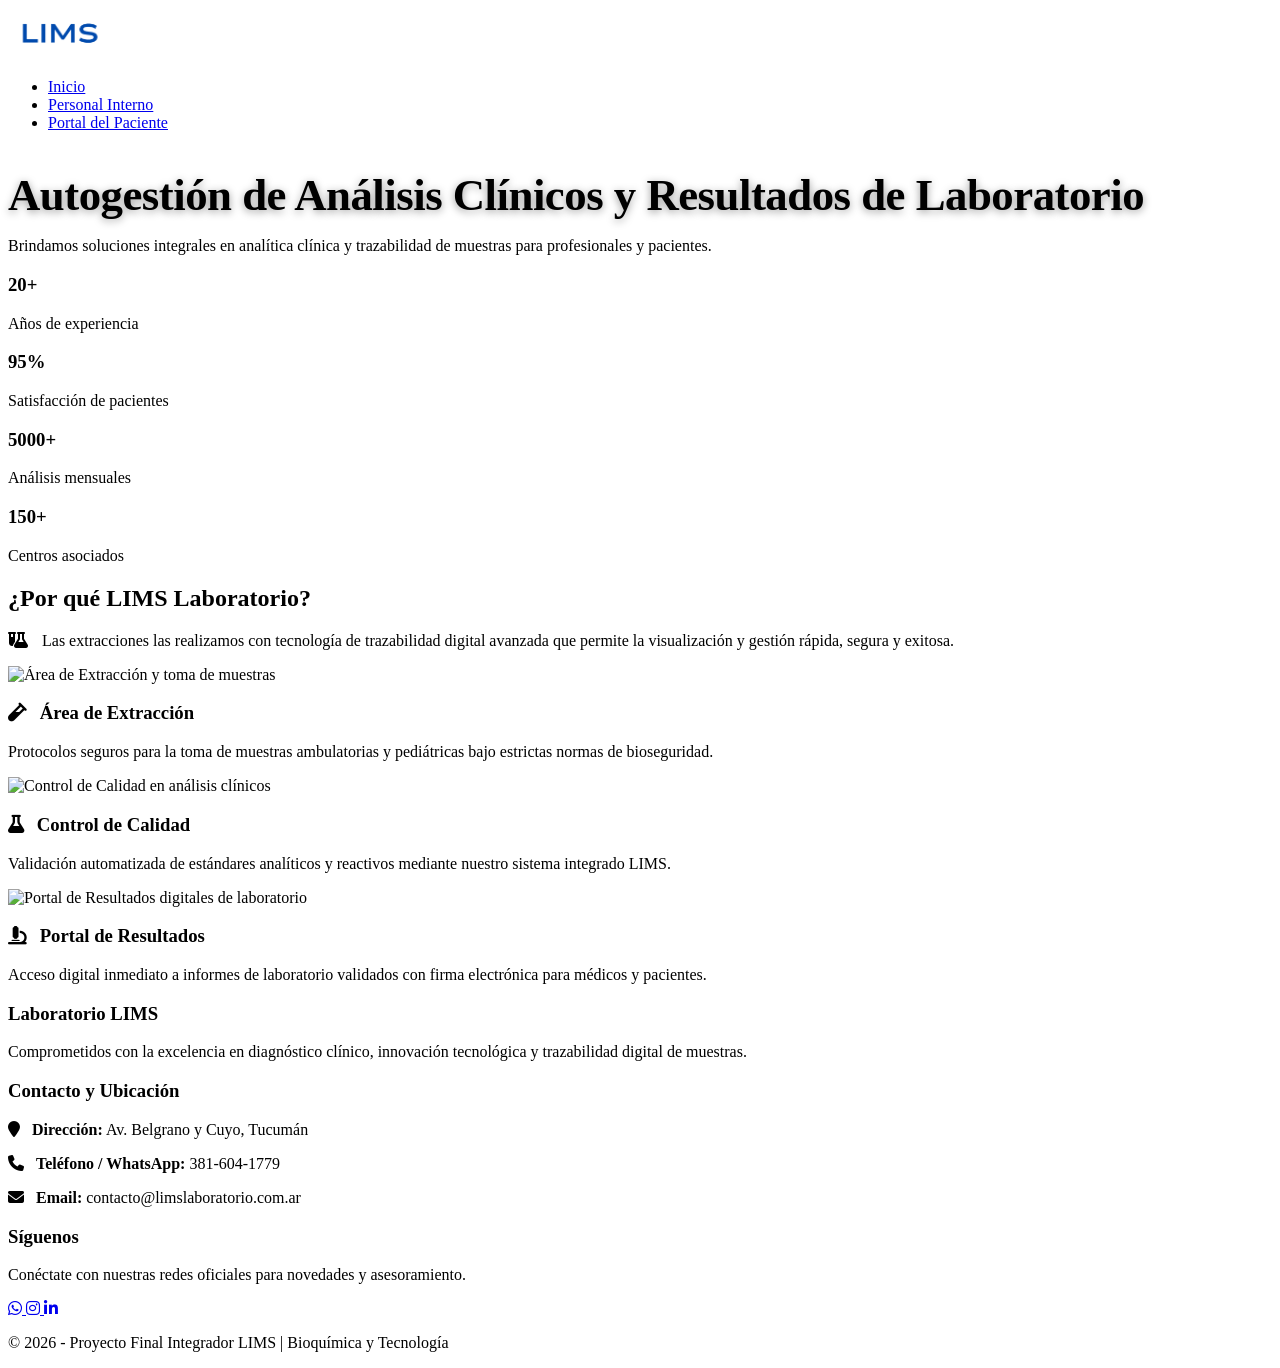
==== index.html @ b370357a "Feat/Estructura basica Estrucura basica del maquetado, con la separacion de las carpetas de img, pag" ====
<!DOCTYPE html>
<html lang="es">
<head>
    <meta charset="UTF-8">
    <meta name="viewport" content="width=device-width, initial-scale=1.0">
    <meta name="description" content="Sistema Integral LIMS - Laboratorio Bioquímico de Análisis Clínicos y Autogestión de resultados.">
    <title>LIMS - Laboratorio Bioquímico</title>
    <link rel="stylesheet" href="https://cdnjs.cloudflare.com/ajax/libs/font-awesome/6.4.0/css/all.min.css">
    <link rel="stylesheet" href="./css/styles.css">
</head>
<body>
    <header>
        <div style="display: flex; align-items: center; gap: 15px;">
            <a href="index.html">
                <img src="./img/logo1.png" alt="Logo LIMS Laboratorio Bioquímico" style="height: 50px; width: auto;">
            </a>
        </div>
        <nav aria-label="Menú principal">
            <ul>
                <li><a href="index.html">Inicio</a></li>
                <li><a href="./pages/login-personal.html">Personal Interno</a></li>
                <li><a href="./pages/portal-paciente.html">Portal del Paciente</a></li>
            </ul>
        </nav>
    </header>

    <section class="hero-banner">
        <div class="hero-contenido">
            <h1 style="font-size: 2.8rem; font-weight: 800; letter-spacing: -0.5px; margin-bottom: 1rem; text-shadow: 0 2px 8px rgba(0, 0, 0, 0.4);">Autogestión de Análisis Clínicos y Resultados de Laboratorio</h1>
            <p>Brindamos soluciones integrales en analítica clínica y trazabilidad de muestras para profesionales y pacientes.</p>
        </div>
        
        <div class="hero-stats">
            <div class="stat-item">
                <h3>20+</h3>
                <p>Años de experiencia</p>
            </div>
            <div class="stat-item">
                <h3>95%</h3>
                <p>Satisfacción de pacientes</p>
            </div>
            <div class="stat-item">
                <h3>5000+</h3>
                <p>Análisis mensuales</p>
            </div>
            <div class="stat-item">
                <h3>150+</h3>
                <p>Centros asociados</p>
            </div>
        </div>
    </section>
    
    <main>
        <section class="seccion-ventajas">
            <h2>¿Por qué LIMS Laboratorio?</h2>
            <div class="banner-tecnologia">
                <p><i class="fa-solid fa-flask-vial" style="margin-right: 10px; color: var(--accent-cyan);"></i> Las extracciones las realizamos con tecnología de trazabilidad digital avanzada que permite la visualización y gestión rápida, segura y exitosa.</p>
            </div>
        </section>
        <section class="servicios-grid">
            <div class="tarjeta-servicio">
                <div class="tarjeta-img-container">
                    <img src="./img/analisis-sangre.jpg" alt="Área de Extracción y toma de muestras">
                </div>
                <div class="tarjeta-contenido">
                    <h3><i class="fa-solid fa-vial" style="color: var(--accent-cyan); margin-right: 8px;"></i> Área de Extracción</h3>
                    <p>Protocolos seguros para la toma de muestras ambulatorias y pediátricas bajo estrictas normas de bioseguridad.</p>
                </div>
            </div>
            <div class="tarjeta-servicio">
                <div class="tarjeta-img-container">
                    <img src="./img/analisis-clinicos.jpg" alt="Control de Calidad en análisis clínicos">
                </div>
                <div class="tarjeta-contenido">
                    <h3><i class="fa-solid fa-flask" style="color: var(--accent-cyan); margin-right: 8px;"></i> Control de Calidad</h3>
                    <p>Validación automatizada de estándares analíticos y reactivos mediante nuestro sistema integrado LIMS.</p>
                </div>
            </div>
            <div class="tarjeta-servicio">
                <div class="tarjeta-img-container">
                    <img src="./img/1085095.jpeg" alt="Portal de Resultados digitales de laboratorio">
                </div>
                <div class="tarjeta-contenido">
                    <h3><i class="fa-solid fa-microscope" style="color: var(--accent-cyan); margin-right: 8px;"></i> Portal de Resultados</h3>
                    <p>Acceso digital inmediato a informes de laboratorio validados con firma electrónica para médicos y pacientes.</p>
                </div>
            </div>
        </section>
    </main>

    <footer>
        <div class="footer-container">
            <div class="footer-col">
                <h3>Laboratorio LIMS</h3>
                <p>Comprometidos con la excelencia en diagnóstico clínico, innovación tecnológica y trazabilidad digital de muestras.</p>
            </div>
            <div class="footer-col" id="contacto">
                <h3>Contacto y Ubicación</h3>
                <p><i class="fa-solid fa-location-pin" style="color: var(--accent-cyan); margin-right: 8px;"></i> <strong>Dirección:</strong> Av. Belgrano y Cuyo, Tucumán</p>
                <p><i class="fa-solid fa-phone" style="color: var(--accent-cyan); margin-right: 8px;"></i> <strong>Teléfono / WhatsApp:</strong> 381-604-1779</p>
                <p><i class="fa-solid fa-envelope" style="color: var(--accent-cyan); margin-right: 8px;"></i> <strong>Email:</strong> contacto@limslaboratorio.com.ar</p>
            </div>
            <div class="footer-col">
                <h3>Síguenos</h3>
                <p>Conéctate con nuestras redes oficiales para novedades y asesoramiento.</p>
                <div class="footer-socials">
                    <a href="https://whatsapp.com" target="_blank" aria-label="WhatsApp">
                        <i class="fa-brands fa-whatsapp"></i>
                    </a>
                    <a href="https://instagram.com" target="_blank" aria-label="Instagram">
                        <i class="fa-brands fa-instagram"></i>
                    </a>
                    <a href="https://linkedin.com" target="_blank" aria-label="LinkedIn">
                        <i class="fa-brands fa-linkedin-in"></i>
                    </a>
                </div>
            </div>
        </div>
        <div class="footer-bottom">
            <p>&copy; 2026 - Proyecto Final Integrador LIMS | Bioquímica y Tecnología</p>
        </div>
    </footer>
</body>
</html>
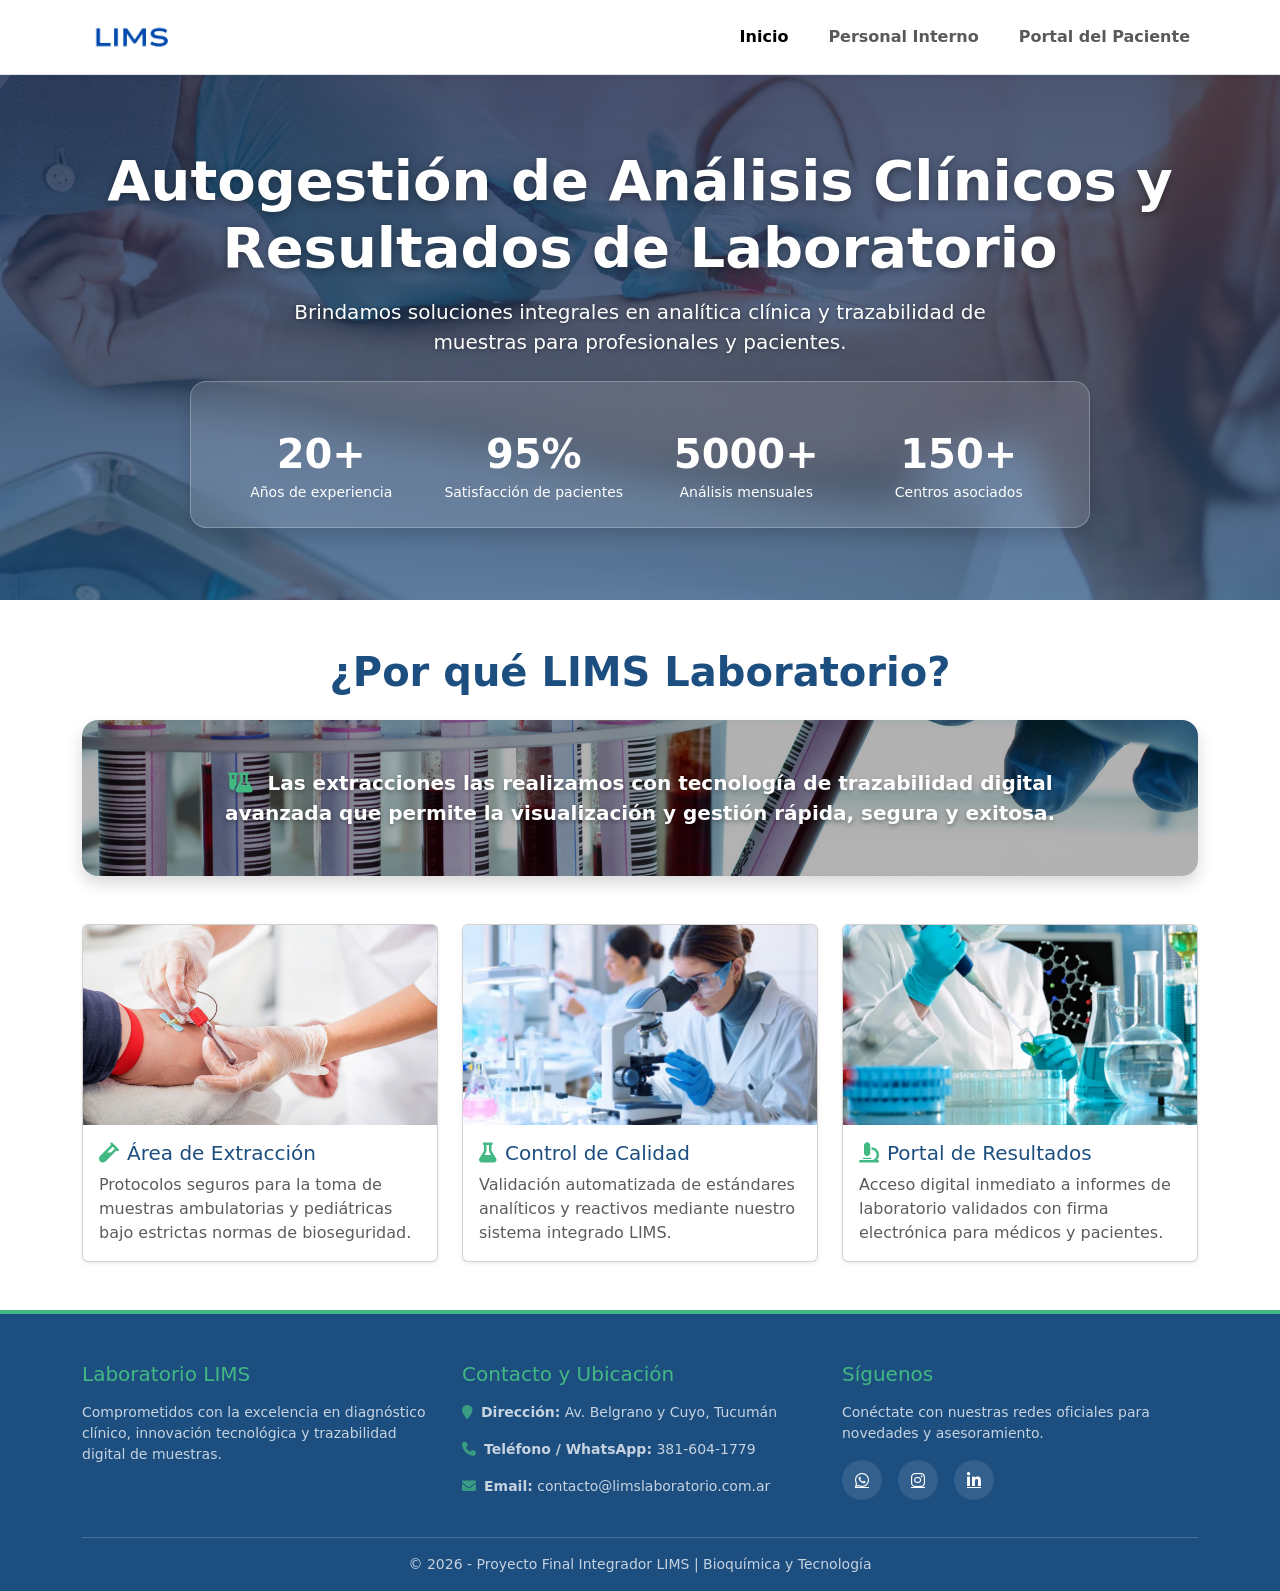
==== commit cf44b25a: "Migración a bootstrap del index Se pasan todos los estilos a bootstrap" ====
--- a/index.html
+++ b/index.html
@@ -5,120 +5,132 @@
     <meta name="viewport" content="width=device-width, initial-scale=1.0">
     <meta name="description" content="Sistema Integral LIMS - Laboratorio Bioquímico de Análisis Clínicos y Autogestión de resultados.">
     <title>LIMS - Laboratorio Bioquímico</title>
+    <link rel="stylesheet" href="https://cdnjs.cloudflare.com/ajax/libs/bootstrap/5.3.3/css/bootstrap.min.css">
     <link rel="stylesheet" href="https://cdnjs.cloudflare.com/ajax/libs/font-awesome/6.4.0/css/all.min.css">
     <link rel="stylesheet" href="./css/styles.css">
 </head>
 <body>
-    <header>
-        <div style="display: flex; align-items: center; gap: 15px;">
-            <a href="index.html">
-                <img src="./img/logo1.png" alt="Logo LIMS Laboratorio Bioquímico" style="height: 50px; width: auto;">
+    <header class="navbar navbar-expand-lg navbar-light bg-white sticky-top border-bottom shadow-sm">
+        <div class="container">
+            <a class="navbar-brand" href="index.html">
+                <img src="./img/logo1.png" alt="Logo LIMS Laboratorio Bioquímico" height="48">
             </a>
+            <button class="navbar-toggler" type="button" data-bs-toggle="collapse" data-bs-target="#navbarNav" aria-controls="navbarNav" aria-expanded="false" aria-label="Abrir menú">
+                <span class="navbar-toggler-icon"></span>
+            </button>
+            <nav class="collapse navbar-collapse" id="navbarNav" aria-label="Menú principal">
+                <ul class="navbar-nav ms-auto gap-lg-4">
+                    <li class="nav-item"><a class="nav-link fw-semibold active" aria-current="page" href="index.html">Inicio</a></li>
+                    <li class="nav-item"><a class="nav-link fw-semibold" href="./pages/login-personal.html">Personal Interno</a></li>
+                    <li class="nav-item"><a class="nav-link fw-semibold" href="./pages/portal-paciente.html">Portal del Paciente</a></li>
+                </ul>
+            </nav>
         </div>
-        <nav aria-label="Menú principal">
-            <ul>
-                <li><a href="index.html">Inicio</a></li>
-                <li><a href="./pages/login-personal.html">Personal Interno</a></li>
-                <li><a href="./pages/portal-paciente.html">Portal del Paciente</a></li>
-            </ul>
-        </nav>
     </header>
 
-    <section class="hero-banner">
-        <div class="hero-contenido">
-            <h1 style="font-size: 2.8rem; font-weight: 800; letter-spacing: -0.5px; margin-bottom: 1rem; text-shadow: 0 2px 8px rgba(0, 0, 0, 0.4);">Autogestión de Análisis Clínicos y Resultados de Laboratorio</h1>
-            <p>Brindamos soluciones integrales en analítica clínica y trazabilidad de muestras para profesionales y pacientes.</p>
-        </div>
-        
-        <div class="hero-stats">
-            <div class="stat-item">
-                <h3>20+</h3>
-                <p>Años de experiencia</p>
-            </div>
-            <div class="stat-item">
-                <h3>95%</h3>
-                <p>Satisfacción de pacientes</p>
-            </div>
-            <div class="stat-item">
-                <h3>5000+</h3>
-                <p>Análisis mensuales</p>
-            </div>
-            <div class="stat-item">
-                <h3>150+</h3>
-                <p>Centros asociados</p>
+    <section class="hero-bg d-flex flex-column justify-content-center align-items-center text-center text-white py-5 mb-5">
+        <div class="container py-4">
+            <h1 class="display-4 fw-bold mb-3" style="text-shadow: 0 2px 8px rgba(0, 0, 0, 0.4);">Autogestión de Análisis Clínicos y Resultados de Laboratorio</h1>
+            <p class="fs-5 mx-auto mb-5" style="max-width: 750px; text-shadow: 0 1px 4px rgba(0, 0, 0, 0.4);">Brindamos soluciones integrales en analítica clínica y trazabilidad de muestras para profesionales y pacientes.</p>
+
+            <div class="hero-stats-panel row row-cols-2 row-cols-md-4 g-4 mx-auto rounded-4 p-4 shadow" style="max-width: 900px;">
+                <div class="col">
+                    <h3 class="fw-bold display-6 mb-1">20+</h3>
+                    <p class="small mb-0">Años de experiencia</p>
+                </div>
+                <div class="col">
+                    <h3 class="fw-bold display-6 mb-1">95%</h3>
+                    <p class="small mb-0">Satisfacción de pacientes</p>
+                </div>
+                <div class="col">
+                    <h3 class="fw-bold display-6 mb-1">5000+</h3>
+                    <p class="small mb-0">Análisis mensuales</p>
+                </div>
+                <div class="col">
+                    <h3 class="fw-bold display-6 mb-1">150+</h3>
+                    <p class="small mb-0">Centros asociados</p>
+                </div>
             </div>
         </div>
     </section>
-    
-    <main>
-        <section class="seccion-ventajas">
-            <h2>¿Por qué LIMS Laboratorio?</h2>
-            <div class="banner-tecnologia">
-                <p><i class="fa-solid fa-flask-vial" style="margin-right: 10px; color: var(--accent-cyan);"></i> Las extracciones las realizamos con tecnología de trazabilidad digital avanzada que permite la visualización y gestión rápida, segura y exitosa.</p>
+
+    <main class="container mb-5">
+        <section class="text-center my-5">
+            <h2 class="text-primary fw-bold display-6 mb-4">¿Por qué LIMS Laboratorio?</h2>
+            <div class="tech-bg text-white rounded-4 p-4 p-md-5 shadow">
+                <p class="fs-5 fw-semibold mb-0 mx-auto" style="max-width: 900px; text-shadow: 0 2px 4px rgba(0, 0, 0, 0.3);">
+                    <i class="fa-solid fa-flask-vial text-success me-2"></i>
+                    Las extracciones las realizamos con tecnología de trazabilidad digital avanzada que permite la visualización y gestión rápida, segura y exitosa.
+                </p>
             </div>
         </section>
-        <section class="servicios-grid">
-            <div class="tarjeta-servicio">
-                <div class="tarjeta-img-container">
-                    <img src="./img/analisis-sangre.jpg" alt="Área de Extracción y toma de muestras">
-                </div>
-                <div class="tarjeta-contenido">
-                    <h3><i class="fa-solid fa-vial" style="color: var(--accent-cyan); margin-right: 8px;"></i> Área de Extracción</h3>
-                    <p>Protocolos seguros para la toma de muestras ambulatorias y pediátricas bajo estrictas normas de bioseguridad.</p>
+
+        <section class="row row-cols-1 row-cols-md-3 g-4 mb-5">
+            <div class="col">
+                <div class="card h-100 shadow-sm">
+                    <img src="./img/analisis-sangre.jpg" class="card-img-top" style="height: 200px; object-fit: cover;" alt="Área de Extracción y toma de muestras">
+                    <div class="card-body">
+                        <h3 class="card-title h5 text-primary"><i class="fa-solid fa-vial text-success me-2"></i>Área de Extracción</h3>
+                        <p class="card-text text-muted">Protocolos seguros para la toma de muestras ambulatorias y pediátricas bajo estrictas normas de bioseguridad.</p>
+                    </div>
                 </div>
             </div>
-            <div class="tarjeta-servicio">
-                <div class="tarjeta-img-container">
-                    <img src="./img/analisis-clinicos.jpg" alt="Control de Calidad en análisis clínicos">
-                </div>
-                <div class="tarjeta-contenido">
-                    <h3><i class="fa-solid fa-flask" style="color: var(--accent-cyan); margin-right: 8px;"></i> Control de Calidad</h3>
-                    <p>Validación automatizada de estándares analíticos y reactivos mediante nuestro sistema integrado LIMS.</p>
+            <div class="col">
+                <div class="card h-100 shadow-sm">
+                    <img src="./img/analisis-clinicos.jpg" class="card-img-top" style="height: 200px; object-fit: cover;" alt="Control de Calidad en análisis clínicos">
+                    <div class="card-body">
+                        <h3 class="card-title h5 text-primary"><i class="fa-solid fa-flask text-success me-2"></i>Control de Calidad</h3>
+                        <p class="card-text text-muted">Validación automatizada de estándares analíticos y reactivos mediante nuestro sistema integrado LIMS.</p>
+                    </div>
                 </div>
             </div>
-            <div class="tarjeta-servicio">
-                <div class="tarjeta-img-container">
-                    <img src="./img/1085095.jpeg" alt="Portal de Resultados digitales de laboratorio">
-                </div>
-                <div class="tarjeta-contenido">
-                    <h3><i class="fa-solid fa-microscope" style="color: var(--accent-cyan); margin-right: 8px;"></i> Portal de Resultados</h3>
-                    <p>Acceso digital inmediato a informes de laboratorio validados con firma electrónica para médicos y pacientes.</p>
+            <div class="col">
+                <div class="card h-100 shadow-sm">
+                    <img src="./img/1085095.jpeg" class="card-img-top" style="height: 200px; object-fit: cover;" alt="Portal de Resultados digitales de laboratorio">
+                    <div class="card-body">
+                        <h3 class="card-title h5 text-primary"><i class="fa-solid fa-microscope text-success me-2"></i>Portal de Resultados</h3>
+                        <p class="card-text text-muted">Acceso digital inmediato a informes de laboratorio validados con firma electrónica para médicos y pacientes.</p>
+                    </div>
                 </div>
             </div>
         </section>
     </main>
 
-    <footer>
-        <div class="footer-container">
-            <div class="footer-col">
-                <h3>Laboratorio LIMS</h3>
-                <p>Comprometidos con la excelencia en diagnóstico clínico, innovación tecnológica y trazabilidad digital de muestras.</p>
-            </div>
-            <div class="footer-col" id="contacto">
-                <h3>Contacto y Ubicación</h3>
-                <p><i class="fa-solid fa-location-pin" style="color: var(--accent-cyan); margin-right: 8px;"></i> <strong>Dirección:</strong> Av. Belgrano y Cuyo, Tucumán</p>
-                <p><i class="fa-solid fa-phone" style="color: var(--accent-cyan); margin-right: 8px;"></i> <strong>Teléfono / WhatsApp:</strong> 381-604-1779</p>
-                <p><i class="fa-solid fa-envelope" style="color: var(--accent-cyan); margin-right: 8px;"></i> <strong>Email:</strong> contacto@limslaboratorio.com.ar</p>
-            </div>
-            <div class="footer-col">
-                <h3>Síguenos</h3>
-                <p>Conéctate con nuestras redes oficiales para novedades y asesoramiento.</p>
-                <div class="footer-socials">
-                    <a href="https://whatsapp.com" target="_blank" aria-label="WhatsApp">
-                        <i class="fa-brands fa-whatsapp"></i>
-                    </a>
-                    <a href="https://instagram.com" target="_blank" aria-label="Instagram">
-                        <i class="fa-brands fa-instagram"></i>
-                    </a>
-                    <a href="https://linkedin.com" target="_blank" aria-label="LinkedIn">
-                        <i class="fa-brands fa-linkedin-in"></i>
-                    </a>
+    <footer class="bg-primary text-white pt-5 pb-3 mt-5 border-top border-4 border-success">
+        <div class="container">
+            <div class="row g-4 mb-4">
+                <div class="col-md-4">
+                    <h3 class="h5 text-success mb-3">Laboratorio LIMS</h3>
+                    <p class="small opacity-75">Comprometidos con la excelencia en diagnóstico clínico, innovación tecnológica y trazabilidad digital de muestras.</p>
+                </div>
+                <div class="col-md-4" id="contacto">
+                    <h3 class="h5 text-success mb-3">Contacto y Ubicación</h3>
+                    <p class="small opacity-75"><i class="fa-solid fa-location-pin text-success me-2"></i><strong>Dirección:</strong> Av. Belgrano y Cuyo, Tucumán</p>
+                    <p class="small opacity-75"><i class="fa-solid fa-phone text-success me-2"></i><strong>Teléfono / WhatsApp:</strong> 381-604-1779</p>
+                    <p class="small opacity-75"><i class="fa-solid fa-envelope text-success me-2"></i><strong>Email:</strong> contacto@limslaboratorio.com.ar</p>
+                </div>
+                <div class="col-md-4">
+                    <h3 class="h5 text-success mb-3">Síguenos</h3>
+                    <p class="small opacity-75">Conéctate con nuestras redes oficiales para novedades y asesoramiento.</p>
+                    <div class="d-flex gap-3 mt-3">
+                        <a href="https://whatsapp.com" target="_blank" aria-label="WhatsApp" class="d-flex align-items-center justify-content-center rounded-circle bg-white bg-opacity-10 text-white" style="width: 40px; height: 40px;">
+                            <i class="fa-brands fa-whatsapp"></i>
+                        </a>
+                        <a href="https://instagram.com" target="_blank" aria-label="Instagram" class="d-flex align-items-center justify-content-center rounded-circle bg-white bg-opacity-10 text-white" style="width: 40px; height: 40px;">
+                            <i class="fa-brands fa-instagram"></i>
+                        </a>
+                        <a href="https://linkedin.com" target="_blank" aria-label="LinkedIn" class="d-flex align-items-center justify-content-center rounded-circle bg-white bg-opacity-10 text-white" style="width: 40px; height: 40px;">
+                            <i class="fa-brands fa-linkedin-in"></i>
+                        </a>
+                    </div>
                 </div>
             </div>
-        </div>
-        <div class="footer-bottom">
-            <p>&copy; 2026 - Proyecto Final Integrador LIMS | Bioquímica y Tecnología</p>
+            <div class="border-top border-white border-opacity-25 pt-3 text-center small opacity-75">
+                <p class="mb-0">&copy; 2026 - Proyecto Final Integrador LIMS | Bioquímica y Tecnología</p>
+            </div>
         </div>
     </footer>
+
+    <script src="https://cdnjs.cloudflare.com/ajax/libs/bootstrap/5.3.3/js/bootstrap.bundle.min.js"></script>
 </body>
 </html>
--- a/css/styles.css
+++ b/css/styles.css
@@ -0,0 +1,34 @@
+/* Tema de marca LIMS sobre variables CSS de Bootstrap 5.3 */
+:root {
+    --bs-primary: #1c4e80;
+    --bs-primary-rgb: 28, 78, 128;
+    --bs-success: #42b883;
+    --bs-success-rgb: 66, 184, 131;
+    --bs-link-color: var(--bs-primary);
+    --bs-link-hover-color: #14385c;
+}
+
+html::-webkit-scrollbar {
+    display: none;
+}
+
+/* Imágenes de fondo de marca - sin equivalente en utilidades de Bootstrap */
+.hero-bg {
+    background-image: linear-gradient(rgba(15, 32, 67, 0.75), rgba(28, 78, 128, 0.65)), url('../img/hero.jpeg');
+    background-size: cover;
+    background-position: center;
+}
+
+.tech-bg {
+    background-image: linear-gradient(rgba(0, 0, 0, 0.3), rgba(0, 0, 0, 0.3)), url('../img/asda.jpg');
+    background-size: cover;
+    background-position: center;
+}
+
+/* Panel de vidrio (glassmorphism) de las estadísticas del hero */
+.hero-stats-panel {
+    background: rgba(255, 255, 255, 0.12);
+    backdrop-filter: blur(16px);
+    -webkit-backdrop-filter: blur(16px);
+    border: 1px solid rgba(255, 255, 255, 0.25);
+}
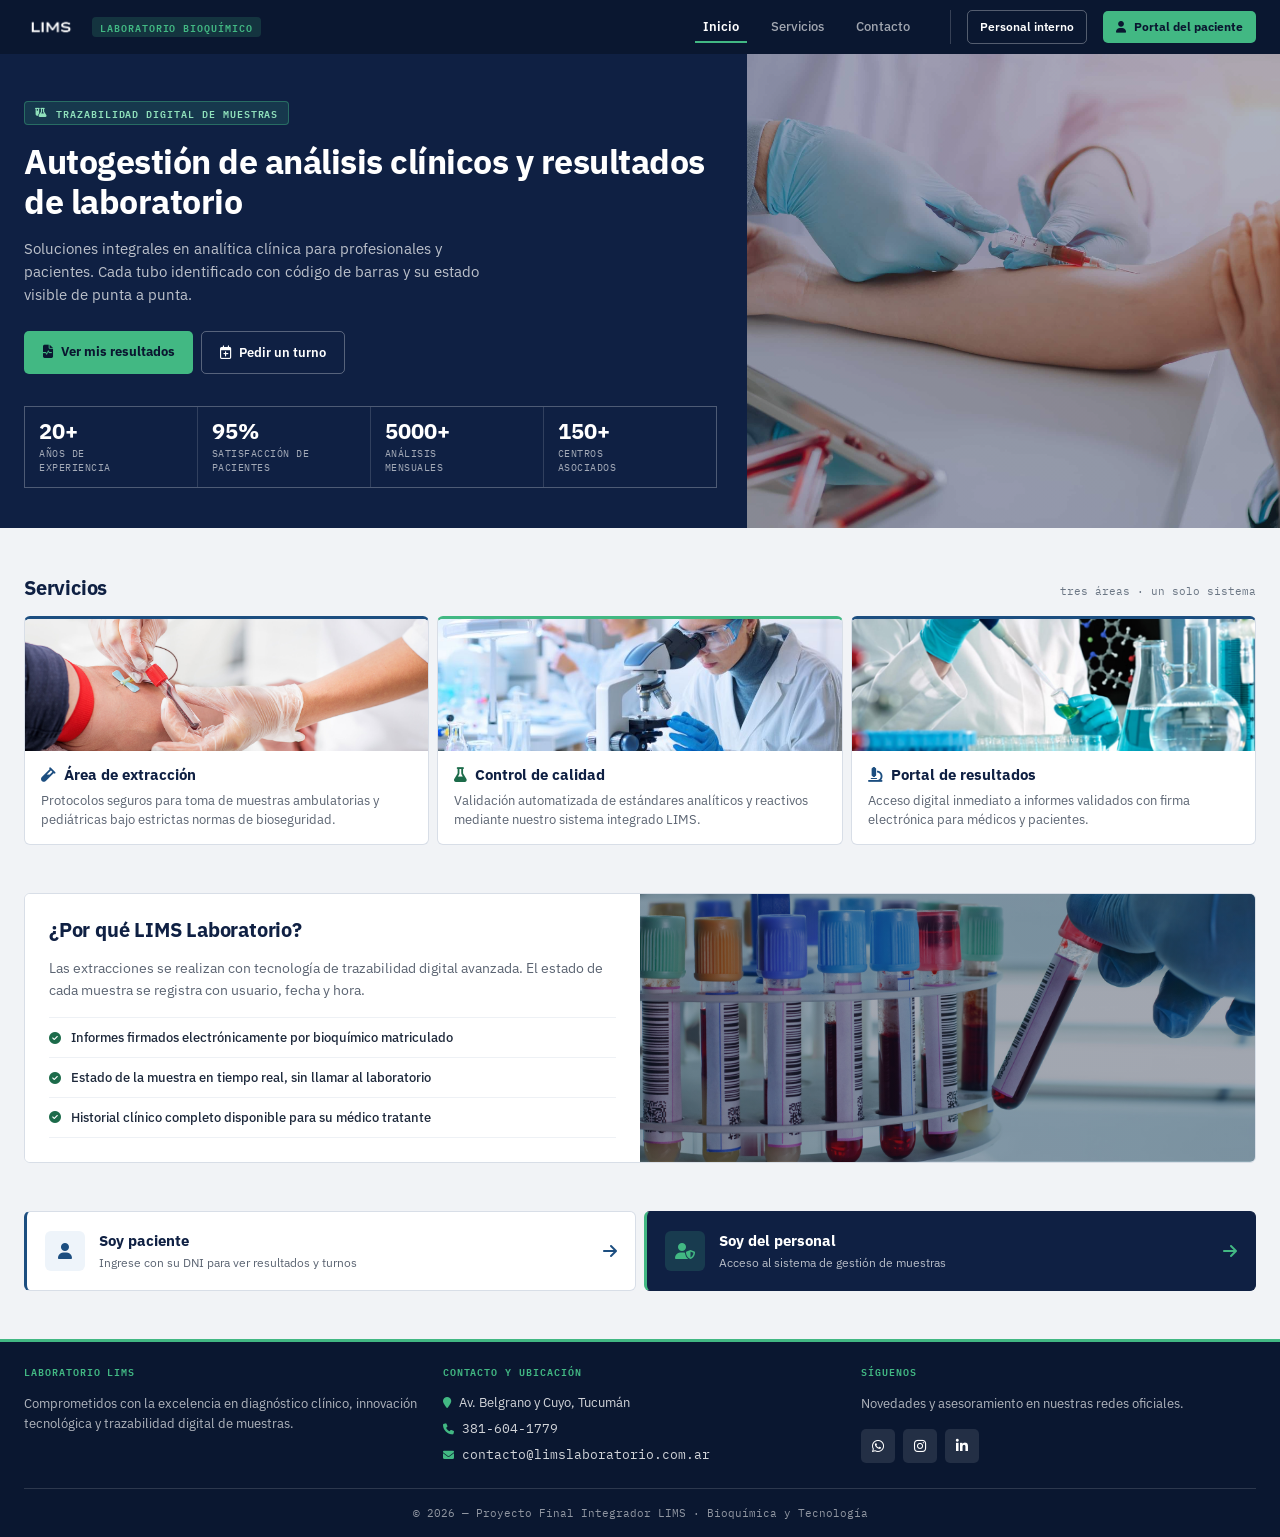
==== commit 5b6b5ec3: "Rediseño denso del index y unificación de login-personal/login-paciente Reemplaza el index por el ex" ====
--- a/index.html
+++ b/index.html
@@ -5,132 +5,195 @@
     <meta name="viewport" content="width=device-width, initial-scale=1.0">
     <meta name="description" content="Sistema Integral LIMS - Laboratorio Bioquímico de Análisis Clínicos y Autogestión de resultados.">
     <title>LIMS - Laboratorio Bioquímico</title>
+    <link rel="preconnect" href="https://fonts.googleapis.com">
+    <link rel="preconnect" href="https://fonts.gstatic.com" crossorigin>
+    <link href="https://fonts.googleapis.com/css2?family=IBM+Plex+Sans:wght@400;500;600;700&family=IBM+Plex+Mono:wght@400;500;600&display=swap" rel="stylesheet">
     <link rel="stylesheet" href="https://cdnjs.cloudflare.com/ajax/libs/bootstrap/5.3.3/css/bootstrap.min.css">
     <link rel="stylesheet" href="https://cdnjs.cloudflare.com/ajax/libs/font-awesome/6.4.0/css/all.min.css">
     <link rel="stylesheet" href="./css/styles.css">
 </head>
 <body>
-    <header class="navbar navbar-expand-lg navbar-light bg-white sticky-top border-bottom shadow-sm">
-        <div class="container">
-            <a class="navbar-brand" href="index.html">
-                <img src="./img/logo1.png" alt="Logo LIMS Laboratorio Bioquímico" height="48">
+    <header class="navbar navbar-expand-lg navbar-dark lims-navbar sticky-top py-0">
+        <div class="container-fluid px-3 px-lg-4">
+            <a class="navbar-brand d-flex align-items-center gap-3 py-0" href="index.html">
+                <img src="./img/logo1.png" alt="Logo LIMS Laboratorio Bioquímico" height="26" class="lims-logo-invert">
+                <span class="lims-eyebrow lims-chip-brand d-none d-md-inline-block">Laboratorio bioquímico</span>
             </a>
-            <button class="navbar-toggler" type="button" data-bs-toggle="collapse" data-bs-target="#navbarNav" aria-controls="navbarNav" aria-expanded="false" aria-label="Abrir menú">
+            <button class="navbar-toggler border-0 py-1" type="button" data-bs-toggle="collapse" data-bs-target="#navbarNav" aria-controls="navbarNav" aria-expanded="false" aria-label="Abrir menú">
                 <span class="navbar-toggler-icon"></span>
             </button>
             <nav class="collapse navbar-collapse" id="navbarNav" aria-label="Menú principal">
-                <ul class="navbar-nav ms-auto gap-lg-4">
-                    <li class="nav-item"><a class="nav-link fw-semibold active" aria-current="page" href="index.html">Inicio</a></li>
-                    <li class="nav-item"><a class="nav-link fw-semibold" href="./pages/login-personal.html">Personal Interno</a></li>
-                    <li class="nav-item"><a class="nav-link fw-semibold" href="./pages/portal-paciente.html">Portal del Paciente</a></li>
+                <ul class="navbar-nav ms-auto align-items-lg-center gap-lg-3 py-3 py-lg-0">
+                    <li class="nav-item"><a class="nav-link lims-nav-link active" aria-current="page" href="index.html">Inicio</a></li>
+                    <li class="nav-item"><a class="nav-link lims-nav-link" href="#servicios">Servicios</a></li>
+                    <li class="nav-item"><a class="nav-link lims-nav-link" href="#contacto">Contacto</a></li>
+                    <li class="nav-item ms-lg-3 ps-lg-3 lims-nav-divider mt-3 mt-lg-0">
+                        <a class="btn btn-sm lims-btn-ghost" href="./pages/login-personal.html">Personal interno</a>
+                    </li>
+                    <li class="nav-item mt-2 mt-lg-0">
+                        <a class="btn btn-sm lims-btn-accent" href="./pages/login-paciente.html"><i class="fa-solid fa-user me-2"></i>Portal del paciente</a>
+                    </li>
                 </ul>
             </nav>
         </div>
     </header>
 
-    <section class="hero-bg d-flex flex-column justify-content-center align-items-center text-center text-white py-5 mb-5">
-        <div class="container py-4">
-            <h1 class="display-4 fw-bold mb-3" style="text-shadow: 0 2px 8px rgba(0, 0, 0, 0.4);">Autogestión de Análisis Clínicos y Resultados de Laboratorio</h1>
-            <p class="fs-5 mx-auto mb-5" style="max-width: 750px; text-shadow: 0 1px 4px rgba(0, 0, 0, 0.4);">Brindamos soluciones integrales en analítica clínica y trazabilidad de muestras para profesionales y pacientes.</p>
+    <section class="lims-hero">
+        <div class="row g-0">
+            <div class="col-lg-7 lims-hero-copy">
+                <span class="lims-eyebrow lims-chip-accent d-inline-flex align-items-center gap-2 mb-3">
+                    <i class="fa-solid fa-flask-vial"></i>Trazabilidad digital de muestras
+                </span>
+                <h1 class="lims-hero-title mb-3">Autogestión de análisis clínicos y resultados de laboratorio</h1>
+                <p class="lims-hero-lead mb-4">Soluciones integrales en analítica clínica para profesionales y pacientes. Cada tubo identificado con código de barras y su estado visible de punta a punta.</p>
 
-            <div class="hero-stats-panel row row-cols-2 row-cols-md-4 g-4 mx-auto rounded-4 p-4 shadow" style="max-width: 900px;">
-                <div class="col">
-                    <h3 class="fw-bold display-6 mb-1">20+</h3>
-                    <p class="small mb-0">Años de experiencia</p>
+                <div class="d-flex flex-wrap gap-2 mb-4 pb-2">
+                    <a href="./pages/login-paciente.html" class="btn lims-btn-accent">
+                        <i class="fa-solid fa-file-waveform me-2"></i>Ver mis resultados
+                    </a>
+                    <a href="#contacto" class="btn lims-btn-ghost">
+                        <i class="fa-regular fa-calendar-plus me-2"></i>Pedir un turno
+                    </a>
                 </div>
-                <div class="col">
-                    <h3 class="fw-bold display-6 mb-1">95%</h3>
-                    <p class="small mb-0">Satisfacción de pacientes</p>
-                </div>
-                <div class="col">
-                    <h3 class="fw-bold display-6 mb-1">5000+</h3>
-                    <p class="small mb-0">Análisis mensuales</p>
-                </div>
-                <div class="col">
-                    <h3 class="fw-bold display-6 mb-1">150+</h3>
-                    <p class="small mb-0">Centros asociados</p>
+
+                <div class="lims-stats row row-cols-2 row-cols-md-4 g-0">
+                    <div class="col">
+                        <div class="lims-stat">
+                            <div class="lims-stat-value">20+</div>
+                            <div class="lims-stat-label">Años de<br>experiencia</div>
+                        </div>
+                    </div>
+                    <div class="col">
+                        <div class="lims-stat">
+                            <div class="lims-stat-value">95%</div>
+                            <div class="lims-stat-label">Satisfacción de<br>pacientes</div>
+                        </div>
+                    </div>
+                    <div class="col">
+                        <div class="lims-stat">
+                            <div class="lims-stat-value">5000+</div>
+                            <div class="lims-stat-label">Análisis<br>mensuales</div>
+                        </div>
+                    </div>
+                    <div class="col">
+                        <div class="lims-stat">
+                            <div class="lims-stat-value">150+</div>
+                            <div class="lims-stat-label">Centros<br>asociados</div>
+                        </div>
+                    </div>
                 </div>
             </div>
+            <div class="col-lg-5 lims-hero-media d-none d-lg-block"></div>
         </div>
     </section>
 
-    <main class="container mb-5">
-        <section class="text-center my-5">
-            <h2 class="text-primary fw-bold display-6 mb-4">¿Por qué LIMS Laboratorio?</h2>
-            <div class="tech-bg text-white rounded-4 p-4 p-md-5 shadow">
-                <p class="fs-5 fw-semibold mb-0 mx-auto" style="max-width: 900px; text-shadow: 0 2px 4px rgba(0, 0, 0, 0.3);">
-                    <i class="fa-solid fa-flask-vial text-success me-2"></i>
-                    Las extracciones las realizamos con tecnología de trazabilidad digital avanzada que permite la visualización y gestión rápida, segura y exitosa.
-                </p>
-            </div>
-        </section>
+    <main class="lims-surface py-4 py-lg-5">
+        <div class="container-fluid px-3 px-lg-4">
 
-        <section class="row row-cols-1 row-cols-md-3 g-4 mb-5">
-            <div class="col">
-                <div class="card h-100 shadow-sm">
-                    <img src="./img/analisis-sangre.jpg" class="card-img-top" style="height: 200px; object-fit: cover;" alt="Área de Extracción y toma de muestras">
-                    <div class="card-body">
-                        <h3 class="card-title h5 text-primary"><i class="fa-solid fa-vial text-success me-2"></i>Área de Extracción</h3>
-                        <p class="card-text text-muted">Protocolos seguros para la toma de muestras ambulatorias y pediátricas bajo estrictas normas de bioseguridad.</p>
+            <section id="servicios" class="mb-5">
+                <div class="d-flex align-items-baseline justify-content-between gap-3 mb-3">
+                    <h2 class="lims-h2 mb-0">Servicios</h2>
+                    <span class="lims-meta d-none d-sm-inline">tres áreas · un solo sistema</span>
+                </div>
+                <div class="row row-cols-1 row-cols-sm-2 row-cols-lg-3 g-2">
+                    <div class="col">
+                        <article class="card lims-card lims-card--blue h-100">
+                            <img src="./img/analisis-sangre.jpg" class="lims-card-img" alt="Área de extracción y toma de muestras">
+                            <div class="card-body">
+                                <h3 class="lims-card-title"><i class="fa-solid fa-vial text-primary me-2"></i>Área de extracción</h3>
+                                <p class="lims-card-text mb-0">Protocolos seguros para toma de muestras ambulatorias y pediátricas bajo estrictas normas de bioseguridad.</p>
+                            </div>
+                        </article>
+                    </div>
+                    <div class="col">
+                        <article class="card lims-card lims-card--green h-100">
+                            <img src="./img/analisis-clinicos.jpg" class="lims-card-img" alt="Control de calidad en análisis clínicos">
+                            <div class="card-body">
+                                <h3 class="lims-card-title"><i class="fa-solid fa-flask lims-text-success me-2"></i>Control de calidad</h3>
+                                <p class="lims-card-text mb-0">Validación automatizada de estándares analíticos y reactivos mediante nuestro sistema integrado LIMS.</p>
+                            </div>
+                        </article>
+                    </div>
+                    <div class="col">
+                        <article class="card lims-card lims-card--blue h-100">
+                            <img src="./img/1085095.jpeg" class="lims-card-img" alt="Portal de resultados digitales de laboratorio">
+                            <div class="card-body">
+                                <h3 class="lims-card-title"><i class="fa-solid fa-microscope text-primary me-2"></i>Portal de resultados</h3>
+                                <p class="lims-card-text mb-0">Acceso digital inmediato a informes validados con firma electrónica para médicos y pacientes.</p>
+                            </div>
+                        </article>
+                    </div>
+                </div>
+            </section>
+
+            <section class="row g-0 align-items-stretch lims-split mb-5">
+                <div class="col-lg-6 bg-white p-4">
+                    <h2 class="lims-h2 mb-3">¿Por qué LIMS Laboratorio?</h2>
+                    <p class="lims-body mb-3">Las extracciones se realizan con tecnología de trazabilidad digital avanzada. El estado de cada muestra se registra con usuario, fecha y hora.</p>
+                    <ul class="list-unstyled lims-rows mb-0">
+                        <li><i class="fa-solid fa-circle-check lims-text-success"></i><span>Informes firmados electrónicamente por bioquímico matriculado</span></li>
+                        <li><i class="fa-solid fa-circle-check lims-text-success"></i><span>Estado de la muestra en tiempo real, sin llamar al laboratorio</span></li>
+                        <li><i class="fa-solid fa-circle-check lims-text-success"></i><span>Historial clínico completo disponible para su médico tratante</span></li>
+                    </ul>
+                </div>
+                <div class="col-lg-6 tech-bg lims-split-media"></div>
+            </section>
+
+            <section class="row row-cols-1 row-cols-md-2 g-2">
+                <div class="col">
+                    <a href="./pages/login-paciente.html" class="lims-access lims-access--patient h-100">
+                        <span class="lims-access-icon"><i class="fa-solid fa-user"></i></span>
+                        <span class="flex-grow-1">
+                            <span class="d-block lims-access-title">Soy paciente</span>
+                            <span class="d-block lims-access-sub">Ingrese con su DNI para ver resultados y turnos</span>
+                        </span>
+                        <i class="fa-solid fa-arrow-right text-primary"></i>
+                    </a>
+                </div>
+                <div class="col">
+                    <a href="./pages/login-personal.html" class="lims-access lims-access--staff h-100">
+                        <span class="lims-access-icon"><i class="fa-solid fa-user-shield"></i></span>
+                        <span class="flex-grow-1">
+                            <span class="d-block lims-access-title">Soy del personal</span>
+                            <span class="d-block lims-access-sub">Acceso al sistema de gestión de muestras</span>
+                        </span>
+                        <i class="fa-solid fa-arrow-right lims-text-accent"></i>
+                    </a>
+                </div>
+            </section>
+
+        </div>
+    </main>
+
+    <footer class="lims-footer pt-4 pb-3">
+        <div class="container-fluid px-3 px-lg-4">
+            <div class="row g-4 pb-4">
+                <div class="col-md-4">
+                    <h3 class="lims-eyebrow lims-text-accent mb-3">Laboratorio LIMS</h3>
+                    <p class="lims-footer-text mb-0">Comprometidos con la excelencia en diagnóstico clínico, innovación tecnológica y trazabilidad digital de muestras.</p>
+                </div>
+                <div class="col-md-4" id="contacto">
+                    <h3 class="lims-eyebrow lims-text-accent mb-3">Contacto y ubicación</h3>
+                    <p class="lims-footer-item"><i class="fa-solid fa-location-pin lims-text-accent me-2"></i>Av. Belgrano y Cuyo, Tucumán</p>
+                    <p class="lims-footer-item lims-mono"><i class="fa-solid fa-phone lims-text-accent me-2"></i>381-604-1779</p>
+                    <p class="lims-footer-item lims-mono mb-0"><i class="fa-solid fa-envelope lims-text-accent me-2"></i>contacto@limslaboratorio.com.ar</p>
+                </div>
+                <div class="col-md-4">
+                    <h3 class="lims-eyebrow lims-text-accent mb-3">Síguenos</h3>
+                    <p class="lims-footer-text mb-3">Novedades y asesoramiento en nuestras redes oficiales.</p>
+                    <div class="d-flex gap-2">
+                        <a href="https://whatsapp.com" target="_blank" rel="noopener" aria-label="WhatsApp" class="lims-social"><i class="fa-brands fa-whatsapp"></i></a>
+                        <a href="https://instagram.com" target="_blank" rel="noopener" aria-label="Instagram" class="lims-social"><i class="fa-brands fa-instagram"></i></a>
+                        <a href="https://linkedin.com" target="_blank" rel="noopener" aria-label="LinkedIn" class="lims-social"><i class="fa-brands fa-linkedin-in"></i></a>
                     </div>
                 </div>
             </div>
-            <div class="col">
-                <div class="card h-100 shadow-sm">
-                    <img src="./img/analisis-clinicos.jpg" class="card-img-top" style="height: 200px; object-fit: cover;" alt="Control de Calidad en análisis clínicos">
-                    <div class="card-body">
-                        <h3 class="card-title h5 text-primary"><i class="fa-solid fa-flask text-success me-2"></i>Control de Calidad</h3>
-                        <p class="card-text text-muted">Validación automatizada de estándares analíticos y reactivos mediante nuestro sistema integrado LIMS.</p>
-                    </div>
-                </div>
-            </div>
-            <div class="col">
-                <div class="card h-100 shadow-sm">
-                    <img src="./img/1085095.jpeg" class="card-img-top" style="height: 200px; object-fit: cover;" alt="Portal de Resultados digitales de laboratorio">
-                    <div class="card-body">
-                        <h3 class="card-title h5 text-primary"><i class="fa-solid fa-microscope text-success me-2"></i>Portal de Resultados</h3>
-                        <p class="card-text text-muted">Acceso digital inmediato a informes de laboratorio validados con firma electrónica para médicos y pacientes.</p>
-                    </div>
-                </div>
-            </div>
-        </section>
-    </main>
-
-    <footer class="bg-primary text-white pt-5 pb-3 mt-5 border-top border-4 border-success">
-        <div class="container">
-            <div class="row g-4 mb-4">
-                <div class="col-md-4">
-                    <h3 class="h5 text-success mb-3">Laboratorio LIMS</h3>
-                    <p class="small opacity-75">Comprometidos con la excelencia en diagnóstico clínico, innovación tecnológica y trazabilidad digital de muestras.</p>
-                </div>
-                <div class="col-md-4" id="contacto">
-                    <h3 class="h5 text-success mb-3">Contacto y Ubicación</h3>
-                    <p class="small opacity-75"><i class="fa-solid fa-location-pin text-success me-2"></i><strong>Dirección:</strong> Av. Belgrano y Cuyo, Tucumán</p>
-                    <p class="small opacity-75"><i class="fa-solid fa-phone text-success me-2"></i><strong>Teléfono / WhatsApp:</strong> 381-604-1779</p>
-                    <p class="small opacity-75"><i class="fa-solid fa-envelope text-success me-2"></i><strong>Email:</strong> contacto@limslaboratorio.com.ar</p>
-                </div>
-                <div class="col-md-4">
-                    <h3 class="h5 text-success mb-3">Síguenos</h3>
-                    <p class="small opacity-75">Conéctate con nuestras redes oficiales para novedades y asesoramiento.</p>
-                    <div class="d-flex gap-3 mt-3">
-                        <a href="https://whatsapp.com" target="_blank" aria-label="WhatsApp" class="d-flex align-items-center justify-content-center rounded-circle bg-white bg-opacity-10 text-white" style="width: 40px; height: 40px;">
-                            <i class="fa-brands fa-whatsapp"></i>
-                        </a>
-                        <a href="https://instagram.com" target="_blank" aria-label="Instagram" class="d-flex align-items-center justify-content-center rounded-circle bg-white bg-opacity-10 text-white" style="width: 40px; height: 40px;">
-                            <i class="fa-brands fa-instagram"></i>
-                        </a>
-                        <a href="https://linkedin.com" target="_blank" aria-label="LinkedIn" class="d-flex align-items-center justify-content-center rounded-circle bg-white bg-opacity-10 text-white" style="width: 40px; height: 40px;">
-                            <i class="fa-brands fa-linkedin-in"></i>
-                        </a>
-                    </div>
-                </div>
-            </div>
-            <div class="border-top border-white border-opacity-25 pt-3 text-center small opacity-75">
-                <p class="mb-0">&copy; 2026 - Proyecto Final Integrador LIMS | Bioquímica y Tecnología</p>
+            <div class="lims-footer-bottom pt-3 text-center">
+                <p class="mb-0">&copy; 2026 — Proyecto Final Integrador LIMS · Bioquímica y Tecnología</p>
             </div>
         </div>
     </footer>
 
     <script src="https://cdnjs.cloudflare.com/ajax/libs/bootstrap/5.3.3/js/bootstrap.bundle.min.js"></script>
 </body>
-</html>+</html>
--- a/css/styles.css
+++ b/css/styles.css
@@ -1,4 +1,913 @@
+/* ============================================================
+   LIMS — Estilo denso / técnico, sobre variables CSS de Bootstrap 5.3
+   ============================================================ */
+
+:root {
+    /* Marca */
+    --bs-primary: #1c4e80;
+    --bs-primary-rgb: 28, 78, 128;
+    --bs-success: #42b883;
+    --bs-success-rgb: 66, 184, 131;
+    --bs-dark: #0f2043;
+    --bs-dark-rgb: 15, 32, 67;
+    --bs-link-color: var(--bs-primary);
+    --bs-link-hover-color: #14385c;
+
+    /* Superficies navy */
+    --lims-navy-900: #0a1730;
+    --lims-navy-800: #0f2043;
+    --lims-primary-hover: #14385c;
+
+    /* Texto */
+    --lims-ink: #1e293b;
+    --lims-muted: #5b6472;
+    --lims-muted-2: #6b7684;
+
+    /* Bordes y superficies claras */
+    --lims-border: #d8dee7;
+    --lims-border-soft: #eef1f5;
+    --lims-surface: #f1f3f6;
+    --lims-surface-2: #f6f8fa;
+
+    /* Estados */
+    --lims-success-bg: #e3f2ea;
+    --lims-success-fg: #1c6b4a;
+    --lims-warn-bg: #fdf0d6;
+    --lims-warn-fg: #7a5a0c;
+    --lims-danger: #a83c16;
+    --lims-danger-bg: #fdf0e8;
+    --lims-danger-fg: #7a2e10;
+    --lims-info-bg: #eef4fa;
+    --lims-info-fg: #123c66;
+
+    /* Tipografía */
+    --lims-font-mono: "IBM Plex Mono", ui-monospace, Menlo, monospace;
+
+    /* Densidad: baja los defaults aireados de Bootstrap */
+    --bs-border-radius: 6px;
+    --bs-border-radius-sm: 5px;
+    --bs-border-radius-lg: 6px;
+    --bs-border-color: var(--lims-border);
+    --bs-body-color: var(--lims-ink);
+}
+
+body {
+    font-family: "IBM Plex Sans", system-ui, -apple-system, sans-serif;
+    color: var(--lims-ink);
+}
+
+html::-webkit-scrollbar {
+    display: none;
+}
+
+/* ---------- Utilidades reutilizables (base del sistema interno) ---------- */
+
+.lims-mono { font-family: var(--lims-font-mono); }
+.lims-text-accent { color: #42b883 !important; }
+.lims-text-success { color: var(--lims-success-fg) !important; }
+.lims-surface { background: var(--lims-surface); }
+
+.lims-eyebrow {
+    font-family: var(--lims-font-mono);
+    font-size: 9.5px;
+    font-weight: 600;
+    letter-spacing: .1em;
+    text-transform: uppercase;
+}
+
+.lims-meta {
+    font-family: var(--lims-font-mono);
+    font-size: 11px;
+    color: var(--lims-muted-2);
+}
+
+.lims-chip-accent {
+    padding: 4px 10px;
+    border-radius: 4px;
+    background: rgba(66, 184, 131, .16);
+    border: 1px solid rgba(66, 184, 131, .42);
+    color: #8fe0bb;
+}
+
+.lims-chip-brand {
+    padding: 3px 8px;
+    border-radius: 4px;
+    background: rgba(66, 184, 131, .18);
+    color: #42b883;
+}
+
+/* Chips de estado — se usan en listado de muestras, resultados y calidad */
+.lims-chip {
+    display: inline-block;
+    padding: 2px 7px;
+    border-radius: 4px;
+    font-family: var(--lims-font-mono);
+    font-size: 9.5px;
+    font-weight: 700;
+    line-height: 1.5;
+    letter-spacing: .06em;
+    text-transform: uppercase;
+}
+.lims-chip--ok      { background: var(--lims-success-bg); color: var(--lims-success-fg); }
+.lims-chip--warn    { background: var(--lims-warn-bg);    color: var(--lims-warn-fg); }
+.lims-chip--danger  { background: var(--lims-danger);     color: #fff; }
+.lims-chip--neutral { background: #eceae5;                color: #5b5750; }
+
+/* Aviso con acento lateral */
+.lims-notice {
+    display: flex;
+    gap: 9px;
+    padding: 11px 13px;
+    border-radius: 5px;
+    border-left: 3px solid;
+    font-size: 11.5px;
+    line-height: 1.5;
+}
+.lims-notice--info   { background: var(--lims-info-bg);   border-color: var(--bs-primary);  color: var(--lims-info-fg); }
+.lims-notice--warn   { background: var(--lims-warn-bg);   border-color: #e0a72e;            color: #5c4308; }
+.lims-notice--danger { background: var(--lims-danger-bg); border-color: var(--lims-danger); color: var(--lims-danger-fg); }
+
+/* ---------- Botones ---------- */
+
+.btn { border-radius: 5px; font-weight: 700; transition: background-color .15s ease, border-color .15s ease, color .15s ease; }
+.btn-primary { --bs-btn-hover-bg: var(--lims-primary-hover); --bs-btn-hover-border-color: var(--lims-primary-hover); }
+
+.lims-btn-accent {
+    background: #42b883;
+    color: var(--lims-navy-900);
+    border: none;
+    padding: 11px 18px;
+    font-size: 13px;
+}
+.lims-btn-accent:hover,
+.lims-btn-accent:focus { background: #37a473; color: var(--lims-navy-900); }
+.btn-sm.lims-btn-accent { padding: 7px 13px; font-size: 11.5px; }
+
+.lims-btn-ghost {
+    background: transparent;
+    color: #fff;
+    border: 1px solid rgba(255, 255, 255, .3);
+    padding: 11px 18px;
+    font-size: 13px;
+    font-weight: 600;
+}
+.lims-btn-ghost:hover,
+.lims-btn-ghost:focus { background: rgba(255, 255, 255, .1); color: #fff; border-color: rgba(255, 255, 255, .45); }
+.btn-sm.lims-btn-ghost { padding: 7px 12px; font-size: 11.5px; }
+
+/* ---------- Navbar ---------- */
+
+.lims-navbar { background: var(--lims-navy-900); min-height: 54px; }
+.lims-logo-invert { filter: brightness(0) invert(1); }
+
+.lims-nav-link {
+    font-size: 12.5px;
+    font-weight: 500;
+    color: rgba(255, 255, 255, .62);
+    padding: .35rem 0;
+    border-bottom: 2px solid transparent;
+}
+.lims-nav-link:hover,
+.lims-nav-link:focus { color: #fff; }
+.lims-nav-link.active { color: #fff; font-weight: 600; border-bottom-color: #42b883; }
+
+.lims-navbar .navbar-toggler-icon {
+    background-image: url("data:image/svg+xml,%3csvg xmlns='http://www.w3.org/2000/svg' viewBox='0 0 30 30'%3e%3cpath stroke='rgba%28255,255,255,0.75%29' stroke-linecap='round' stroke-miterlimit='10' stroke-width='2' d='M4 7h22M4 15h22M4 23h22'/%3e%3c/svg%3e");
+}
+
+@media (min-width: 992px) {
+    .lims-nav-divider { border-left: 1px solid rgba(255, 255, 255, .18); }
+}
+
+/* ---------- Hero ---------- */
+
+.lims-hero { background: var(--lims-navy-800); }
+.lims-hero-copy { padding: 44px 30px 40px 24px; }
+
+.lims-hero-title {
+    font-size: clamp(1.6rem, 3.2vw, 34px);
+    font-weight: 700;
+    line-height: 1.18;
+    letter-spacing: -.5px;
+    color: #fff;
+    text-wrap: pretty;
+}
+
+.lims-hero-lead {
+    max-width: 480px;
+    font-size: 14.5px;
+    line-height: 1.6;
+    color: rgba(255, 255, 255, .72);
+    text-wrap: pretty;
+}
+
+.lims-hero-media {
+    background-image: linear-gradient(rgba(15, 32, 67, .34), rgba(15, 32, 67, .34)), url('../img/hero.jpeg');
+    background-size: cover;
+    background-position: center;
+    min-height: 340px;
+}
+
+/* Estadísticas: el gap de 1px sobre fondo claro genera las divisiones.
+   Grid en vez del row-cols de Bootstrap: sumar "gap" a un ancho en % ya
+   repartido (flex-basis 25%) desborda la fila y hace saltar la última
+   celda a una segunda línea; con grid el gap se descuenta del track. */
+.lims-stats {
+    display: grid;
+    grid-template-columns: repeat(2, 1fr);
+    background: rgba(255, 255, 255, .14);
+    border: 1px solid rgba(255, 255, 255, .14);
+    gap: 1px;
+}
+@media (min-width: 768px) {
+    .lims-stats { grid-template-columns: repeat(4, 1fr); }
+}
+/* Neutraliza el width:% que Bootstrap aplica via row-cols (pensado para
+   flex) — dentro de un grid ya repartido, el hijo debe llenar su celda */
+.lims-stats > .col { width: 100%; }
+.lims-stat { background: var(--lims-navy-800); padding: 13px 14px; height: 100%; }
+.lims-stat-value { font-size: 22px; font-weight: 700; line-height: 1; color: #fff; margin-bottom: 5px; }
+.lims-stat-label {
+    font-family: var(--lims-font-mono);
+    font-size: 10px;
+    line-height: 1.35;
+    letter-spacing: .05em;
+    text-transform: uppercase;
+    color: rgba(255, 255, 255, .62);
+}
+
+/* ---------- Tipografía de contenido ---------- */
+
+.lims-h2 {
+    font-size: clamp(1.05rem, 2vw, 20px);
+    font-weight: 700;
+    letter-spacing: -.2px;
+    color: var(--lims-navy-800);
+}
+
+.lims-body { font-size: 13.5px; line-height: 1.6; color: var(--lims-muted); text-wrap: pretty; }
+
+/* ---------- Tarjetas de servicio ---------- */
+
+.lims-card { border: 1px solid var(--lims-border); border-radius: 6px; overflow: hidden; box-shadow: none; }
+.lims-card--blue  { border-top: 3px solid var(--bs-primary); }
+.lims-card--green { border-top: 3px solid #42b883; }
+.lims-card .card-body { padding: 15px 16px; }
+.lims-card-img { width: 100%; height: 132px; object-fit: cover; display: block; }
+.lims-card-title { font-size: 14.5px; font-weight: 700; line-height: 1.2; color: var(--lims-navy-800); margin-bottom: 7px; }
+.lims-card-text { font-size: 12.5px; line-height: 1.55; color: var(--lims-muted); text-wrap: pretty; }
+
+/* ---------- Bloque partido ---------- */
+
+.lims-split { background: #fff; border: 1px solid var(--lims-border); border-radius: 6px; overflow: hidden; }
+.lims-split-media { min-height: 250px; }
+
+/* Lista de beneficios como filas divididas, no bullets */
+.lims-rows { border-top: 1px solid var(--lims-border-soft); }
+.lims-rows li {
+    display: flex;
+    align-items: center;
+    gap: 10px;
+    padding: 10px 0;
+    border-bottom: 1px solid var(--lims-border-soft);
+    font-size: 12.5px;
+    font-weight: 500;
+    color: var(--lims-ink);
+}
+.lims-rows li i { font-size: 12px; flex: none; }
+
+/* ---------- Accesos duales ---------- */
+
+.lims-access {
+    display: flex;
+    align-items: center;
+    gap: 14px;
+    padding: 18px;
+    border: 1px solid var(--lims-border);
+    border-radius: 6px;
+    text-decoration: none;
+    transition: background-color .15s ease;
+}
+.lims-access-icon {
+    display: flex;
+    align-items: center;
+    justify-content: center;
+    width: 40px;
+    height: 40px;
+    border-radius: 6px;
+    font-size: 16px;
+    flex: none;
+}
+.lims-access-title { font-size: 14.5px; font-weight: 700; margin-bottom: 3px; }
+.lims-access-sub { font-size: 12px; line-height: 1.45; }
+
+.lims-access--patient { background: #fff; border-left: 3px solid var(--bs-primary); }
+.lims-access--patient:hover { background: var(--lims-surface-2); }
+.lims-access--patient .lims-access-icon { background: var(--lims-info-bg); color: var(--bs-primary); }
+.lims-access--patient .lims-access-title { color: var(--lims-navy-800); }
+.lims-access--patient .lims-access-sub { color: var(--lims-muted); }
+
+.lims-access--staff { background: var(--lims-navy-800); border-color: var(--lims-navy-800); border-left: 3px solid #42b883; }
+.lims-access--staff:hover { background: #14294f; }
+.lims-access--staff .lims-access-icon { background: rgba(66, 184, 131, .18); color: #42b883; }
+.lims-access--staff .lims-access-title { color: #fff; }
+.lims-access--staff .lims-access-sub { color: rgba(255, 255, 255, .7); }
+
+/* ---------- Footer ---------- */
+
+.lims-footer { background: var(--lims-navy-900); border-top: 3px solid #42b883; color: #fff; }
+.lims-footer-text { font-size: 12.5px; line-height: 1.6; color: rgba(255, 255, 255, .68); text-wrap: pretty; }
+.lims-footer-item { font-size: 12.5px; line-height: 1.5; color: rgba(255, 255, 255, .82); margin-bottom: 7px; }
+.lims-footer-item i { font-size: 11px; }
+
+.lims-social {
+    display: flex;
+    align-items: center;
+    justify-content: center;
+    width: 34px;
+    height: 34px;
+    border-radius: 5px;
+    background: rgba(255, 255, 255, .1);
+    color: #fff;
+    font-size: 14px;
+    text-decoration: none;
+    transition: background-color .15s ease, color .15s ease;
+}
+.lims-social:hover { background: #42b883; color: var(--lims-navy-900); }
+
+.lims-footer-bottom {
+    border-top: 1px solid rgba(255, 255, 255, .14);
+    font-family: var(--lims-font-mono);
+    font-size: 11px;
+    color: rgba(255, 255, 255, .55);
+}
+
+/* ---------- Formularios (para los logins) ---------- */
+
+.form-control, .form-select {
+    border-radius: 5px;
+    padding: 9px 11px;
+    font-size: .875rem;
+    border-color: var(--lims-border);
+}
+.form-control:focus, .form-select:focus {
+    border-color: var(--bs-primary);
+    border-width: 1.5px;
+    box-shadow: 0 0 0 2px rgba(28, 78, 128, .14);
+}
+.form-label { font-size: 11px; font-weight: 600; color: var(--lims-ink); margin-bottom: 5px; }
+
+/* ---------- Fondos de marca ---------- */
+
+.tech-bg {
+    background-image: linear-gradient(rgba(10, 23, 48, .38), rgba(10, 23, 48, .38)), url('../img/asda.jpg');
+    background-size: cover;
+    background-position: center;
+}
+
+.patient-login-bg {
+    background-image: linear-gradient(rgba(10, 23, 48, .88), rgba(15, 32, 67, .82)), url('../img/analisis-de-laboratorio.jpg');
+    background-size: cover;
+    background-position: center;
+}
+
+/* ---------- Responsive ---------- */
+
+@media (max-width: 991.98px) {
+    .lims-hero-copy { padding: 32px 20px 30px; }
+    .lims-hero-lead { max-width: none; }
+}
+
+/* ----- Estilos que ya no se usan ya que pasamos a bootstrap 5.3 y sus utilidades, pero los dejamos por pedido de la profe para el TP-----
+
+:root {
+    --primary-blue: #1c4e80;
+    --accent-cyan: #42b883;
+    --bg-light: #f4f6f9;
+    --text-dark: #1e293b;
+    --text-muted: #64748b;
+    --white: #ffffff;
+    --font-main: "Segoe UI", system-ui, -apple-system, sans-serif;
+}
+
+html::-webkit-scrollbar {
+    display: none;
+}
+
+* {
+    margin: 0;
+    padding: 0;
+    box-sizing: border-box;
+}
+
+body {
+    font-family: var(--font-main);
+    background-color: var(--bg-light);
+    color: var(--text-dark);
+    line-height: 1.6;
+}
+
+header {
+    background: rgba(255, 255, 255, 0.85);
+    backdrop-filter: blur(12px);
+    -webkit-backdrop-filter: blur(12px);
+    padding: 1rem 3rem;
+    border-bottom: 1px solid rgba(226, 232, 240, 0.8);
+    display: flex;
+    justify-content: space-between;
+    align-items: center;
+    position: sticky;
+    top: 0;
+    z-index: 1000;
+}
+
+header img {
+    max-height: 48px;
+    width: auto;
+}
+
+header nav ul {
+    display: flex;
+    list-style: none;
+    gap: 2rem;
+}
+
+header nav ul li a {
+    text-decoration: none;
+    color: var(--text-dark);
+    font-weight: 600;
+    font-size: 0.95rem;
+    transition: color 0.2s ease;
+}
+
+header nav ul li a:hover {
+    color: var(--primary-blue);
+}
+
+.hero-banner {
+    width: 100vw;
+    position: relative;
+    left: 50%;
+    right: 50%;
+    margin-left: -50vw;
+    margin-right: -50vw;
+    
+    background-image: linear-gradient(rgba(15, 32, 67, 0.75), rgba(28, 78, 128, 0.65)), url('../img/hero.jpeg');
+    background-size: cover;
+    background-position: center;
+    min-height: 560px;
+    
+    display: flex;
+    flex-direction: column;
+    justify-content: center;
+    align-items: center;
+    text-align: center;
+    color: var(--white);
+    padding: 4rem 1.5rem 2rem 1.5rem;
+    margin-bottom: 4rem;
+}
+
+.hero-contenido h1 {
+    font-size: 3.2rem;
+    font-weight: 800;
+    letter-spacing: -0.5px;
+    margin-bottom: 1rem;
+    text-shadow: 0 2px 8px rgba(0, 0, 0, 0.4);
+    max-width: 900px;
+}
+
+.hero-contenido p {
+    font-size: 1.25rem;
+    font-weight: 400;
+    max-width: 750px;
+    margin: 0 auto 3rem auto;
+    opacity: 0.95;
+    text-shadow: 0 1px 4px rgba(0, 0, 0, 0.4);
+}
+
+.hero-stats {
+    display: grid;
+    grid-template-columns: repeat(auto-fit, minmax(180px, 1fr));
+    gap: 1.5rem;
+    width: 100%;
+    max-width: 900px;
+    background: rgba(255, 255, 255, 0.12);
+    backdrop-filter: blur(16px);
+    -webkit-backdrop-filter: blur(16px);
+    border: 1px solid rgba(255, 255, 255, 0.25);
+    border-radius: 16px;
+    padding: 1.5rem;
+    box-shadow: 0 8px 32px 0 rgba(0, 0, 0, 0.3);
+}
+
+.stat-item h3 {
+    font-size: 2rem;
+    font-weight: 800;
+    color: var(--white);
+    margin-bottom: 0.2rem;
+}
+
+.stat-item p {
+    font-size: 0.9rem;
+    opacity: 0.85;
+    margin: 0 !important;
+}
+
+main {
+    max-width: 1200px;
+    margin: 0 auto 4rem auto;
+    padding: 0 1.5rem;
+}
+
+.servicios-grid, .ventajas-grid {
+    display: grid;
+    grid-template-columns: repeat(auto-fit, minmax(340px, 1fr));
+    gap: 2.5rem;
+    margin-bottom: 5rem;
+}
+
+.tarjeta-servicio, .tarjeta-ventaja {
+    background-color: var(--white);
+    border-radius: 16px;
+    border: 1px solid #e2e8f0;
+    overflow: hidden;
+    box-shadow: 0 10px 25px -5px rgba(0, 0, 0, 0.04);
+    transition: transform 0.3s ease, box-shadow 0.3s ease, border-color 0.3s ease;
+}
+
+.tarjeta-servicio:hover, .tarjeta-ventaja:hover {
+    transform: translateY(-8px);
+    box-shadow: 0 20px 35px -10px rgba(28, 78, 128, 0.15);
+    border-color: var(--accent-cyan);
+}
+
+.tarjeta-img-container {
+    width: 100%;
+    height: 200px;
+    overflow: hidden;
+}
+
+.tarjeta-img-container img {
+    width: 100%;
+    height: 100%;
+    object-fit: cover;
+    transition: transform 0.5s ease, opacity 0.3s ease;
+}
+
+.tarjeta-servicio:hover .tarjeta-img-container img,
+.tarjeta-ventaja:hover .tarjeta-img-container img {
+    transform: scale(1.05);
+    opacity: 0.85;
+}
+
+.tarjeta-contenido {
+    padding: 2rem;
+}
+
+.tarjeta-servicio h3, .tarjeta-ventaja h3 {
+    color: var(--primary-blue);
+    font-size: 1.35rem;
+    font-weight: 700;
+    margin-bottom: 0.75rem;
+}
+
+.tarjeta-servicio p, .tarjeta-ventaja p {
+    color: var(--text-muted);
+    font-size: 0.95rem;
+    line-height: 1.6;
+}
+
+.seccion-ventajas {
+    margin: 5rem 0;
+    text-align: center;
+}
+
+.seccion-ventajas h2 {
+    color: var(--primary-blue);
+    font-size: 2.4rem;
+    font-weight: 800;
+    margin-bottom: 2.5rem;
+    letter-spacing: -0.5px;
+}
+
+.banner-tecnologia {
+    position: relative;
+    background-image: linear-gradient(rgba(0, 0, 0, 0.3), rgba(0, 0, 0, 0.3)), url('../img/asda.jpg');
+    background-size: cover;
+    background-position: center;
+    color: var(--white);
+    padding: 3.5rem 2.5rem;
+    border-radius: 16px;
+    text-align: center;
+    box-shadow: 0 15px 35px rgba(0, 0, 0, 0.15);
+    overflow: hidden;
+}
+
+.banner-tecnologia p {
+    position: relative;
+    z-index: 2;
+    font-size: 1.3rem;
+    font-weight: 600;
+    max-width: 900px;
+    margin: 0 auto;
+    text-shadow: 0 2px 4px rgba(0, 0, 0, 0.3);
+}
+
+footer {
+    background-color: var(--primary-blue);
+    color: var(--white);
+    padding: 4rem 2rem 2rem 2rem;
+    margin-top: 5rem;
+    border-top: 4px solid var(--accent-cyan);
+}
+
+.footer-container {
+    max-width: 1200px;
+    margin: 0 auto;
+    display: grid;
+    grid-template-columns: repeat(auto-fit, minmax(260px, 1fr));
+    gap: 3rem;
+    margin-bottom: 3rem;
+}
+
+.footer-col h3 {
+    font-size: 1.2rem;
+    font-weight: 700;
+    margin-bottom: 1.2rem;
+    color: var(--accent-cyan);
+    letter-spacing: 0.5px;
+}
+
+.footer-col p {
+    font-size: 0.95rem;
+    opacity: 0.9;
+    margin-bottom: 0.8rem;
+    line-height: 1.5;
+}
+
+.footer-socials {
+    display: flex;
+    gap: 1rem;
+    margin-top: 1.2rem;
+}
+
+.footer-socials a {
+    display: flex;
+    align-items: center;
+    justify-content: center;
+    width: 40px;
+    height: 40px;
+    background: rgba(255, 255, 255, 0.1);
+    border-radius: 50%;
+    transition: background 0.3s ease, transform 0.2s ease;
+}
+
+.footer-socials a:hover {
+    background: var(--accent-cyan);
+    transform: translateY(-3px);
+}
+
+.footer-socials i {
+    font-size: 1.1rem;
+    color: var(--white);
+}
+
+.footer-bottom {
+    max-width: 1200px;
+    margin: 0 auto;
+    padding-top: 2rem;
+    border-top: 1px solid rgba(255, 255, 255, 0.15);
+    text-align: center;
+    font-size: 0.85rem;
+    opacity: 0.8;
+}
+*/
+
+/*-- diseño responsivo -- */
+
+
+/*
+
+@media (max-width: 992px) {
+    header {
+        padding: 1rem 1.5rem;
+    }
+
+    header nav ul {
+        gap: 1rem;
+    }
+
+    .hero-banner {
+        min-height: 480px;
+        padding: 3rem 1rem;
+    }
+
+    .hero-contenido h1 {
+        font-size: 2.5rem;
+    }
+
+    .hero-stats {
+        grid-template-columns: repeat(2, 1fr);
+    }
+}
+
+@media (max-width: 768px) {
+    header {
+        flex-direction: column;
+        gap: 1rem;
+        padding: 1rem;
+        position: static;
+    }
+
+    header nav ul {
+        gap: 1.2rem;
+        font-size: 0.9rem;
+    }
+
+    .hero-banner {
+        min-height: 420px;
+    }
+
+    .hero-contenido h1 {
+        font-size: 2rem;
+    }
+
+    .hero-contenido p {
+        font-size: 1rem;
+    }
+
+    .hero-stats {
+        grid-template-columns: 1fr;
+        gap: 1rem;
+    }
+
+    .servicios-grid {
+        grid-template-columns: 1fr;
+        gap: 1.5rem;
+    }
+
+    .banner-tecnologia {
+        padding: 2rem 1.5rem;
+        font-size: 1.1rem;
+    }
+
+    .footer-container {
+        grid-template-columns: 1fr;
+        gap: 2rem;
+        text-align: center;
+    }
+
+    .footer-socials {
+        justify-content: center;
+    }
+}
+*/
+
+/* ==========================================================================
+   ESTILOS LOGIN PERSONAL
+   ========================================================================== */
+/*
+.login-container {
+    min-height: calc(100vh - 350px);
+    display: flex;
+    justify-content: center;
+    align-items: center;
+    padding: 3rem 1.5rem;
+}
+
+.login-card {
+    background-color: var(--white);
+    width: 100%;
+    max-width: 450px;
+    padding: 2.5rem 2rem;
+    border-radius: 16px;
+    border: 1px solid #e2e8f0;
+    box-shadow: 0 15px 35px rgba(28, 78, 128, 0.08);
+}
+
+.login-header {
+    text-align: center;
+    margin-bottom: 2rem;
+}
+
+.login-icon {
+    font-size: 2.8rem;
+    color: var(--primary-blue);
+    margin-bottom: 0.8rem;
+}
+
+.login-header h2 {
+    color: var(--primary-blue);
+    font-size: 1.6rem;
+    font-weight: 700;
+    margin-bottom: 0.4rem;
+}
+
+.login-header p {
+    color: var(--text-muted);
+    font-size: 0.9rem;
+}
+
+.login-form .form-group {
+    margin-bottom: 1.2rem;
+}
+
+.login-form label {
+    display: block;
+    font-weight: 600;
+    font-size: 0.88rem;
+    color: var(--text-dark);
+    margin-bottom: 0.4rem;
+}
+
+.input-wrapper {
+    position: relative;
+    display: flex;
+    align-items: center;
+}
+
+.input-wrapper i {
+    position: absolute;
+    left: 14px;
+    color: var(--text-muted);
+    font-size: 1rem;
+    transition: color 0.2s ease;
+}
+
+.input-wrapper input {
+    width: 100%;
+    padding: 0.75rem 0.8rem 0.75rem 2.6rem;
+    border: 1px solid #cbd5e1;
+    border-radius: 8px;
+    font-size: 0.95rem;
+    font-family: var(--font-main);
+    outline: none;
+    transition: border-color 0.2s ease, box-shadow 0.2s ease;
+}
+
+.input-wrapper input:focus {
+    border-color: var(--primary-blue);
+    box-shadow: 0 0 0 3px rgba(28, 78, 128, 0.15);
+}
+
+.input-wrapper input:focus + i,
+.input-wrapper:focus-within i {
+    color: var(--primary-blue);
+}
+
+.form-options {
+    display: flex;
+    justify-content: space-between;
+    align-items: center;
+    font-size: 0.85rem;
+    margin-bottom: 1.8rem;
+}
+
+.remember-me {
+    display: flex;
+    align-items: center;
+    gap: 0.4rem;
+    color: var(--text-muted);
+    cursor: pointer;
+}
+
+.forgot-pass {
+    color: var(--primary-blue);
+    text-decoration: none;
+    font-weight: 600;
+    transition: color 0.2s ease;
+}
+
+.forgot-pass:hover {
+    color: var(--accent-cyan);
+    text-decoration: underline;
+}
+
+.btn-login {
+    width: 100%;
+    padding: 0.85rem;
+    background-color: var(--primary-blue);
+    color: var(--white);
+    border: none;
+    border-radius: 8px;
+    font-size: 1rem;
+    font-weight: 600;
+    font-family: var(--font-main);
+    cursor: pointer;
+    display: flex;
+    justify-content: center;
+    align-items: center;
+    gap: 0.5rem;
+    transition: background-color 0.3s ease, transform 0.2s ease;
+}
+
+.btn-login:hover {
+    background-color: #14385c;
+    transform: translateY(-2px);
+}
+
 /* Tema de marca LIMS sobre variables CSS de Bootstrap 5.3 */
+/*
 :root {
     --bs-primary: #1c4e80;
     --bs-primary-rgb: 28, 78, 128;
@@ -13,6 +922,7 @@
 }
 
 /* Imágenes de fondo de marca - sin equivalente en utilidades de Bootstrap */
+/*
 .hero-bg {
     background-image: linear-gradient(rgba(15, 32, 67, 0.75), rgba(28, 78, 128, 0.65)), url('../img/hero.jpeg');
     background-size: cover;
@@ -25,10 +935,16 @@
     background-position: center;
 }
 
+
+
 /* Panel de vidrio (glassmorphism) de las estadísticas del hero */
+/*
 .hero-stats-panel {
     background: rgba(255, 255, 255, 0.12);
     backdrop-filter: blur(16px);
     -webkit-backdrop-filter: blur(16px);
     border: 1px solid rgba(255, 255, 255, 0.25);
-}+}
+
+
+*/
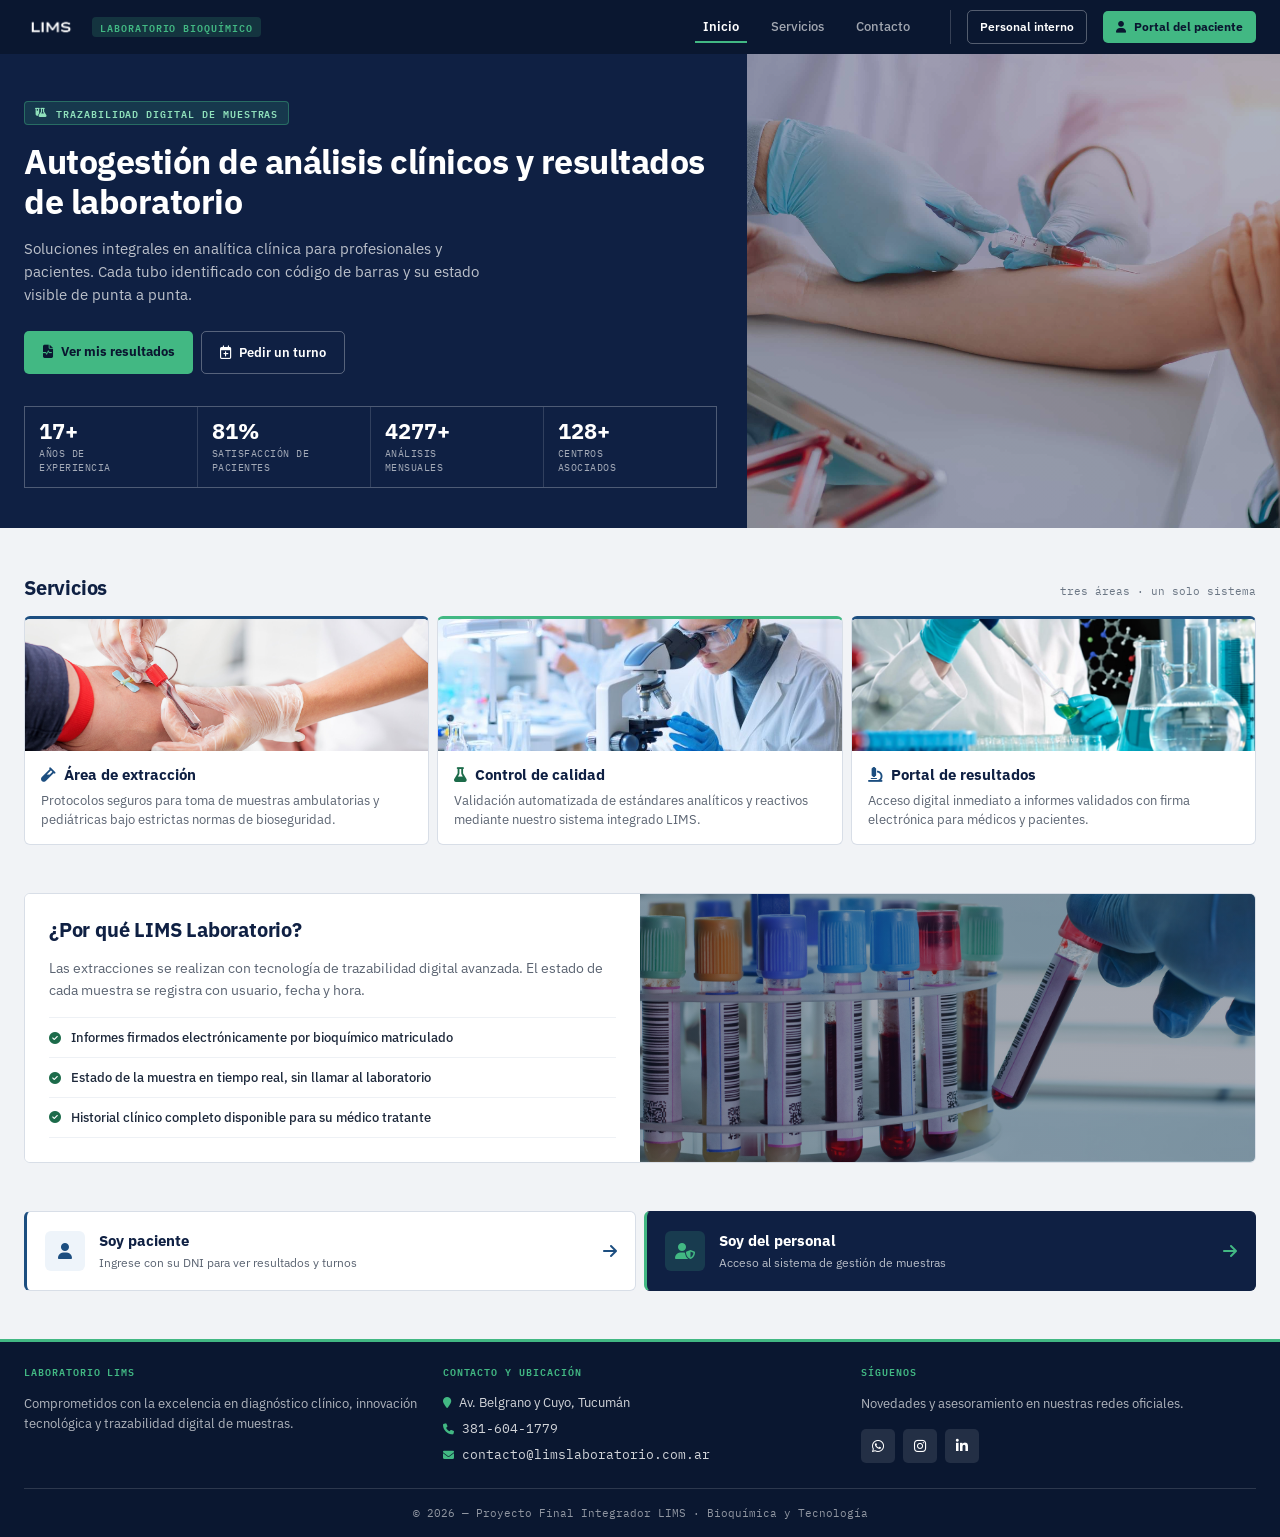
==== commit f2843753: "Agrega contador animado de estadísticas en el hero con IntersectionObserver Suma js/index.js: observ" ====
--- a/index.html
+++ b/index.html
@@ -59,25 +59,25 @@
                 <div class="lims-stats row row-cols-2 row-cols-md-4 g-0">
                     <div class="col">
                         <div class="lims-stat">
-                            <div class="lims-stat-value">20+</div>
+                            <div class="lims-stat-value" data-target="20" data-suffix="+">0+</div>
                             <div class="lims-stat-label">Años de<br>experiencia</div>
                         </div>
                     </div>
                     <div class="col">
                         <div class="lims-stat">
-                            <div class="lims-stat-value">95%</div>
+                            <div class="lims-stat-value" data-target="95" data-suffix="%">0%</div>
                             <div class="lims-stat-label">Satisfacción de<br>pacientes</div>
                         </div>
                     </div>
                     <div class="col">
                         <div class="lims-stat">
-                            <div class="lims-stat-value">5000+</div>
+                            <div class="lims-stat-value" data-target="5000" data-suffix="+">0+</div>
                             <div class="lims-stat-label">Análisis<br>mensuales</div>
                         </div>
                     </div>
                     <div class="col">
                         <div class="lims-stat">
-                            <div class="lims-stat-value">150+</div>
+                            <div class="lims-stat-value" data-target="150" data-suffix="+">0+</div>
                             <div class="lims-stat-label">Centros<br>asociados</div>
                         </div>
                     </div>
@@ -195,5 +195,6 @@
     </footer>
 
     <script src="https://cdnjs.cloudflare.com/ajax/libs/bootstrap/5.3.3/js/bootstrap.bundle.min.js"></script>
+    <script src="./js/index.js"></script>
 </body>
 </html>
--- a/css/styles.css
+++ b/css/styles.css
@@ -377,6 +377,89 @@
     .lims-hero-copy { padding: 32px 20px 30px; }
     .lims-hero-lead { max-width: none; }
 }
+
+/* ---------- Panel interno (bioquímico) ---------- */
+
+.lims-dash-shell { display: flex; min-height: 100vh; background: var(--lims-surface); }
+
+.lims-dash-sidebar {
+    width: 54px;
+    flex: none;
+    background: var(--lims-navy-900);
+    display: flex;
+    flex-direction: column;
+    align-items: center;
+    padding: 12px 0;
+    gap: 3px;
+}
+.lims-dash-logo {
+    font: 700 12px/1 "IBM Plex Sans", sans-serif;
+    letter-spacing: .05em;
+    color: #42b883;
+    margin-bottom: 12px;
+}
+.lims-dash-nav-icon {
+    display: flex;
+    align-items: center;
+    justify-content: center;
+    width: 34px;
+    height: 34px;
+    border-radius: 6px;
+    color: rgba(255, 255, 255, .45);
+    font-size: 13px;
+    text-decoration: none;
+    transition: background-color .15s ease, color .15s ease;
+}
+.lims-dash-nav-icon:hover { background: rgba(255, 255, 255, .08); color: #fff; }
+.lims-dash-nav-icon.active { background: var(--bs-primary); color: #fff; }
+.lims-dash-spacer { flex: 1; }
+.lims-dash-avatar {
+    display: flex;
+    align-items: center;
+    justify-content: center;
+    width: 30px;
+    height: 30px;
+    border-radius: 6px;
+    background: #42b883;
+    color: var(--lims-navy-900);
+    font: 700 10px/1 "IBM Plex Sans", sans-serif;
+}
+
+.lims-dash-main { flex: 1; min-width: 0; display: flex; flex-direction: column; }
+
+.lims-dash-topbar {
+    display: flex;
+    align-items: center;
+    justify-content: space-between;
+    gap: 16px;
+    padding: 0 18px;
+    height: 46px;
+    background: var(--lims-navy-800);
+    flex: none;
+}
+.lims-dash-topbar-title { font: 600 13.5px/1 "IBM Plex Sans", sans-serif; color: #fff; }
+.lims-dash-topbar-date { font-family: var(--lims-font-mono); font-size: 11.5px; color: rgba(255, 255, 255, .55); }
+.lims-dash-topbar-user { font: 400 12px "IBM Plex Sans", sans-serif; color: rgba(255, 255, 255, .7); }
+.lims-dash-topbar-bell { color: rgba(255, 255, 255, .7); font-size: 13px; text-decoration: none; }
+.lims-dash-topbar-bell:hover { color: #fff; }
+
+.lims-dash-content { flex: 1; padding: 16px 18px; }
+.lims-dash-placeholder {
+    height: 100%;
+    display: flex;
+    flex-direction: column;
+    align-items: center;
+    justify-content: center;
+    gap: 10px;
+    border: 1.5px dashed var(--lims-border);
+    border-radius: 6px;
+    background: #fff;
+    color: var(--lims-muted-2);
+    text-align: center;
+    padding: 40px 20px;
+}
+.lims-dash-placeholder i { font-size: 26px; }
+.lims-dash-placeholder p { max-width: 420px; font-size: 13px; line-height: 1.6; margin: 0; }
 
 /* ----- Estilos que ya no se usan ya que pasamos a bootstrap 5.3 y sus utilidades, pero los dejamos por pedido de la profe para el TP-----
 
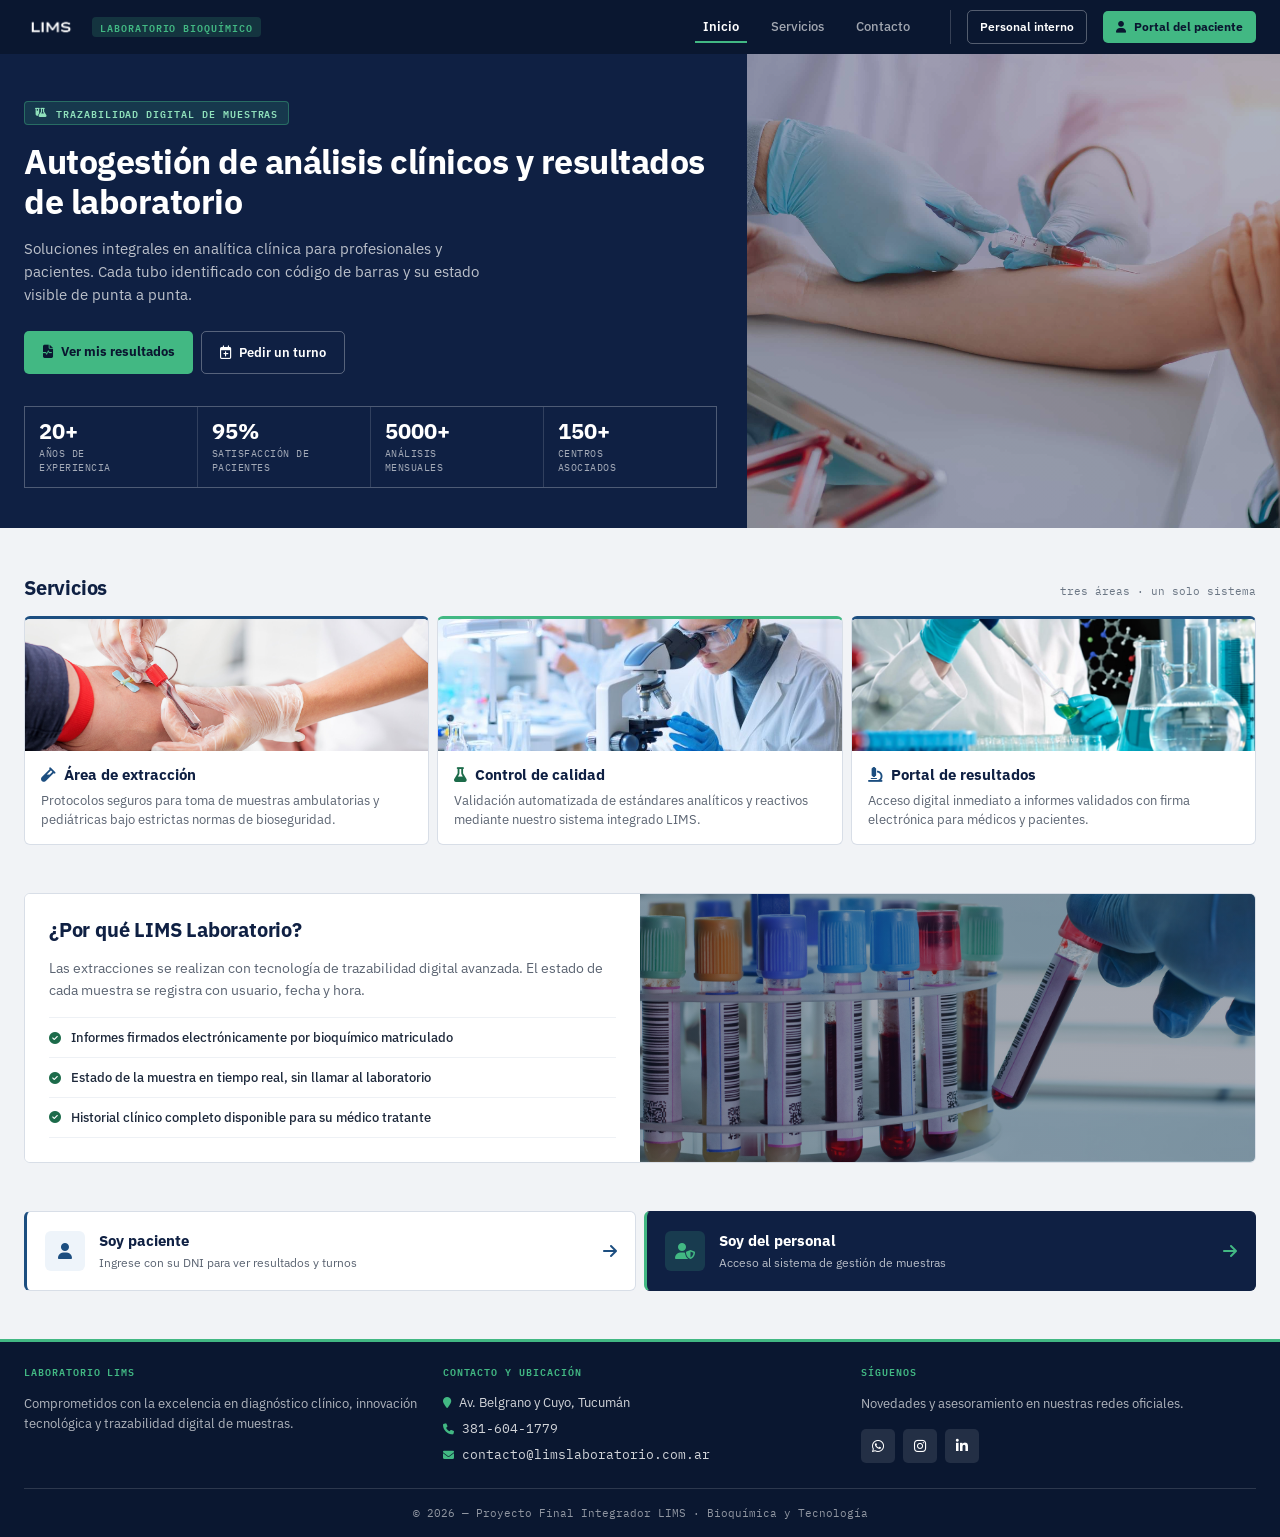
==== commit 33be5b37: "Merge pull request #11 from AgusTinMd/Refactor/nuevo-diseño Rediseño denso del index y unificación d" ====
--- a/index.html
+++ b/index.html
@@ -59,25 +59,25 @@
                 <div class="lims-stats row row-cols-2 row-cols-md-4 g-0">
                     <div class="col">
                         <div class="lims-stat">
-                            <div class="lims-stat-value" data-target="20" data-suffix="+">0+</div>
+                            <div class="lims-stat-value">20+</div>
                             <div class="lims-stat-label">Años de<br>experiencia</div>
                         </div>
                     </div>
                     <div class="col">
                         <div class="lims-stat">
-                            <div class="lims-stat-value" data-target="95" data-suffix="%">0%</div>
+                            <div class="lims-stat-value">95%</div>
                             <div class="lims-stat-label">Satisfacción de<br>pacientes</div>
                         </div>
                     </div>
                     <div class="col">
                         <div class="lims-stat">
-                            <div class="lims-stat-value" data-target="5000" data-suffix="+">0+</div>
+                            <div class="lims-stat-value">5000+</div>
                             <div class="lims-stat-label">Análisis<br>mensuales</div>
                         </div>
                     </div>
                     <div class="col">
                         <div class="lims-stat">
-                            <div class="lims-stat-value" data-target="150" data-suffix="+">0+</div>
+                            <div class="lims-stat-value">150+</div>
                             <div class="lims-stat-label">Centros<br>asociados</div>
                         </div>
                     </div>
@@ -195,6 +195,5 @@
     </footer>
 
     <script src="https://cdnjs.cloudflare.com/ajax/libs/bootstrap/5.3.3/js/bootstrap.bundle.min.js"></script>
-    <script src="./js/index.js"></script>
 </body>
 </html>
--- a/css/styles.css
+++ b/css/styles.css
@@ -377,89 +377,6 @@
     .lims-hero-copy { padding: 32px 20px 30px; }
     .lims-hero-lead { max-width: none; }
 }
-
-/* ---------- Panel interno (bioquímico) ---------- */
-
-.lims-dash-shell { display: flex; min-height: 100vh; background: var(--lims-surface); }
-
-.lims-dash-sidebar {
-    width: 54px;
-    flex: none;
-    background: var(--lims-navy-900);
-    display: flex;
-    flex-direction: column;
-    align-items: center;
-    padding: 12px 0;
-    gap: 3px;
-}
-.lims-dash-logo {
-    font: 700 12px/1 "IBM Plex Sans", sans-serif;
-    letter-spacing: .05em;
-    color: #42b883;
-    margin-bottom: 12px;
-}
-.lims-dash-nav-icon {
-    display: flex;
-    align-items: center;
-    justify-content: center;
-    width: 34px;
-    height: 34px;
-    border-radius: 6px;
-    color: rgba(255, 255, 255, .45);
-    font-size: 13px;
-    text-decoration: none;
-    transition: background-color .15s ease, color .15s ease;
-}
-.lims-dash-nav-icon:hover { background: rgba(255, 255, 255, .08); color: #fff; }
-.lims-dash-nav-icon.active { background: var(--bs-primary); color: #fff; }
-.lims-dash-spacer { flex: 1; }
-.lims-dash-avatar {
-    display: flex;
-    align-items: center;
-    justify-content: center;
-    width: 30px;
-    height: 30px;
-    border-radius: 6px;
-    background: #42b883;
-    color: var(--lims-navy-900);
-    font: 700 10px/1 "IBM Plex Sans", sans-serif;
-}
-
-.lims-dash-main { flex: 1; min-width: 0; display: flex; flex-direction: column; }
-
-.lims-dash-topbar {
-    display: flex;
-    align-items: center;
-    justify-content: space-between;
-    gap: 16px;
-    padding: 0 18px;
-    height: 46px;
-    background: var(--lims-navy-800);
-    flex: none;
-}
-.lims-dash-topbar-title { font: 600 13.5px/1 "IBM Plex Sans", sans-serif; color: #fff; }
-.lims-dash-topbar-date { font-family: var(--lims-font-mono); font-size: 11.5px; color: rgba(255, 255, 255, .55); }
-.lims-dash-topbar-user { font: 400 12px "IBM Plex Sans", sans-serif; color: rgba(255, 255, 255, .7); }
-.lims-dash-topbar-bell { color: rgba(255, 255, 255, .7); font-size: 13px; text-decoration: none; }
-.lims-dash-topbar-bell:hover { color: #fff; }
-
-.lims-dash-content { flex: 1; padding: 16px 18px; }
-.lims-dash-placeholder {
-    height: 100%;
-    display: flex;
-    flex-direction: column;
-    align-items: center;
-    justify-content: center;
-    gap: 10px;
-    border: 1.5px dashed var(--lims-border);
-    border-radius: 6px;
-    background: #fff;
-    color: var(--lims-muted-2);
-    text-align: center;
-    padding: 40px 20px;
-}
-.lims-dash-placeholder i { font-size: 26px; }
-.lims-dash-placeholder p { max-width: 420px; font-size: 13px; line-height: 1.6; margin: 0; }
 
 /* ----- Estilos que ya no se usan ya que pasamos a bootstrap 5.3 y sus utilidades, pero los dejamos por pedido de la profe para el TP-----
 
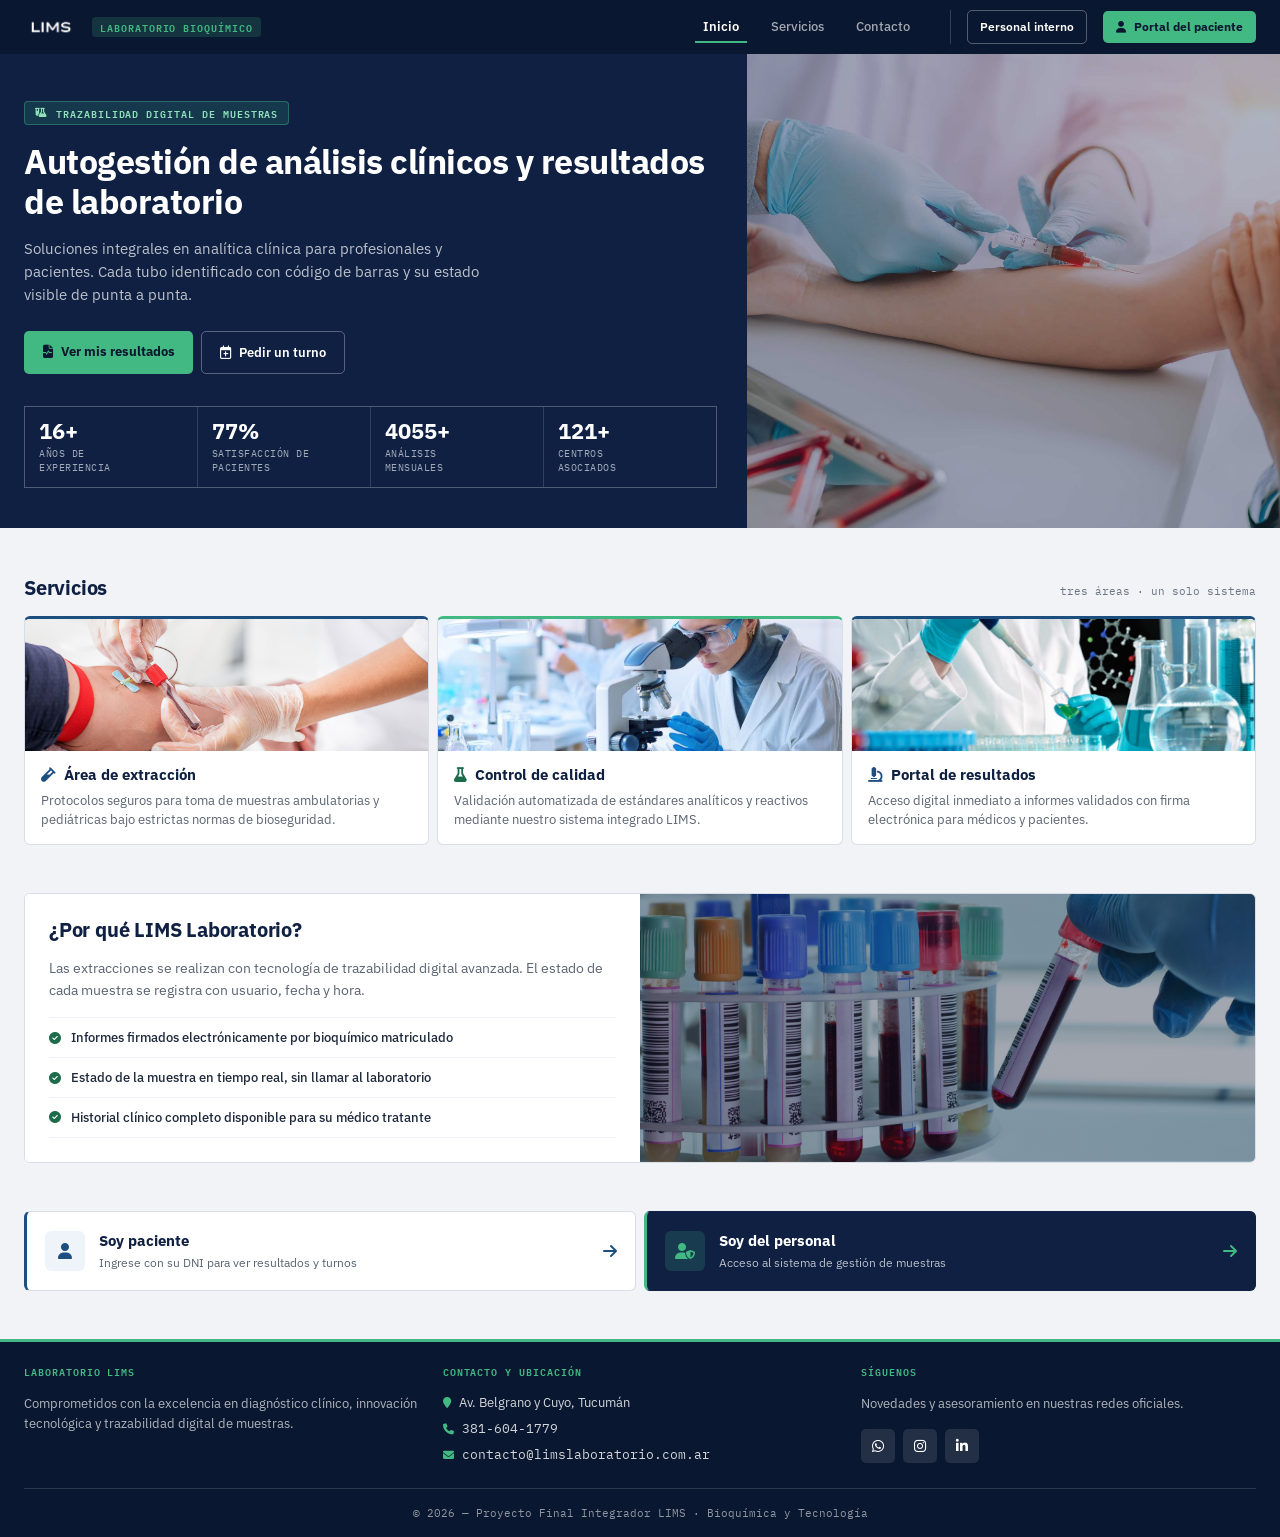
==== commit 3c9ba8a8: "Agrega favicon al sitio Faltaba un favicon, por eso la consola tiraba 404 en /favicon.ico. Se suma i" ====
--- a/index.html
+++ b/index.html
@@ -5,6 +5,7 @@
     <meta name="viewport" content="width=device-width, initial-scale=1.0">
     <meta name="description" content="Sistema Integral LIMS - Laboratorio Bioquímico de Análisis Clínicos y Autogestión de resultados.">
     <title>LIMS - Laboratorio Bioquímico</title>
+    <link rel="icon" type="image/png" href="./img/favicon.png">
     <link rel="preconnect" href="https://fonts.googleapis.com">
     <link rel="preconnect" href="https://fonts.gstatic.com" crossorigin>
     <link href="https://fonts.googleapis.com/css2?family=IBM+Plex+Sans:wght@400;500;600;700&family=IBM+Plex+Mono:wght@400;500;600&display=swap" rel="stylesheet">
@@ -59,25 +60,25 @@
                 <div class="lims-stats row row-cols-2 row-cols-md-4 g-0">
                     <div class="col">
                         <div class="lims-stat">
-                            <div class="lims-stat-value">20+</div>
+                            <div class="lims-stat-value" data-target="20" data-suffix="+">0+</div>
                             <div class="lims-stat-label">Años de<br>experiencia</div>
                         </div>
                     </div>
                     <div class="col">
                         <div class="lims-stat">
-                            <div class="lims-stat-value">95%</div>
+                            <div class="lims-stat-value" data-target="95" data-suffix="%">0%</div>
                             <div class="lims-stat-label">Satisfacción de<br>pacientes</div>
                         </div>
                     </div>
                     <div class="col">
                         <div class="lims-stat">
-                            <div class="lims-stat-value">5000+</div>
+                            <div class="lims-stat-value" data-target="5000" data-suffix="+">0+</div>
                             <div class="lims-stat-label">Análisis<br>mensuales</div>
                         </div>
                     </div>
                     <div class="col">
                         <div class="lims-stat">
-                            <div class="lims-stat-value">150+</div>
+                            <div class="lims-stat-value" data-target="150" data-suffix="+">0+</div>
                             <div class="lims-stat-label">Centros<br>asociados</div>
                         </div>
                     </div>
@@ -195,5 +196,6 @@
     </footer>
 
     <script src="https://cdnjs.cloudflare.com/ajax/libs/bootstrap/5.3.3/js/bootstrap.bundle.min.js"></script>
+    <script src="./js/index.js"></script>
 </body>
 </html>
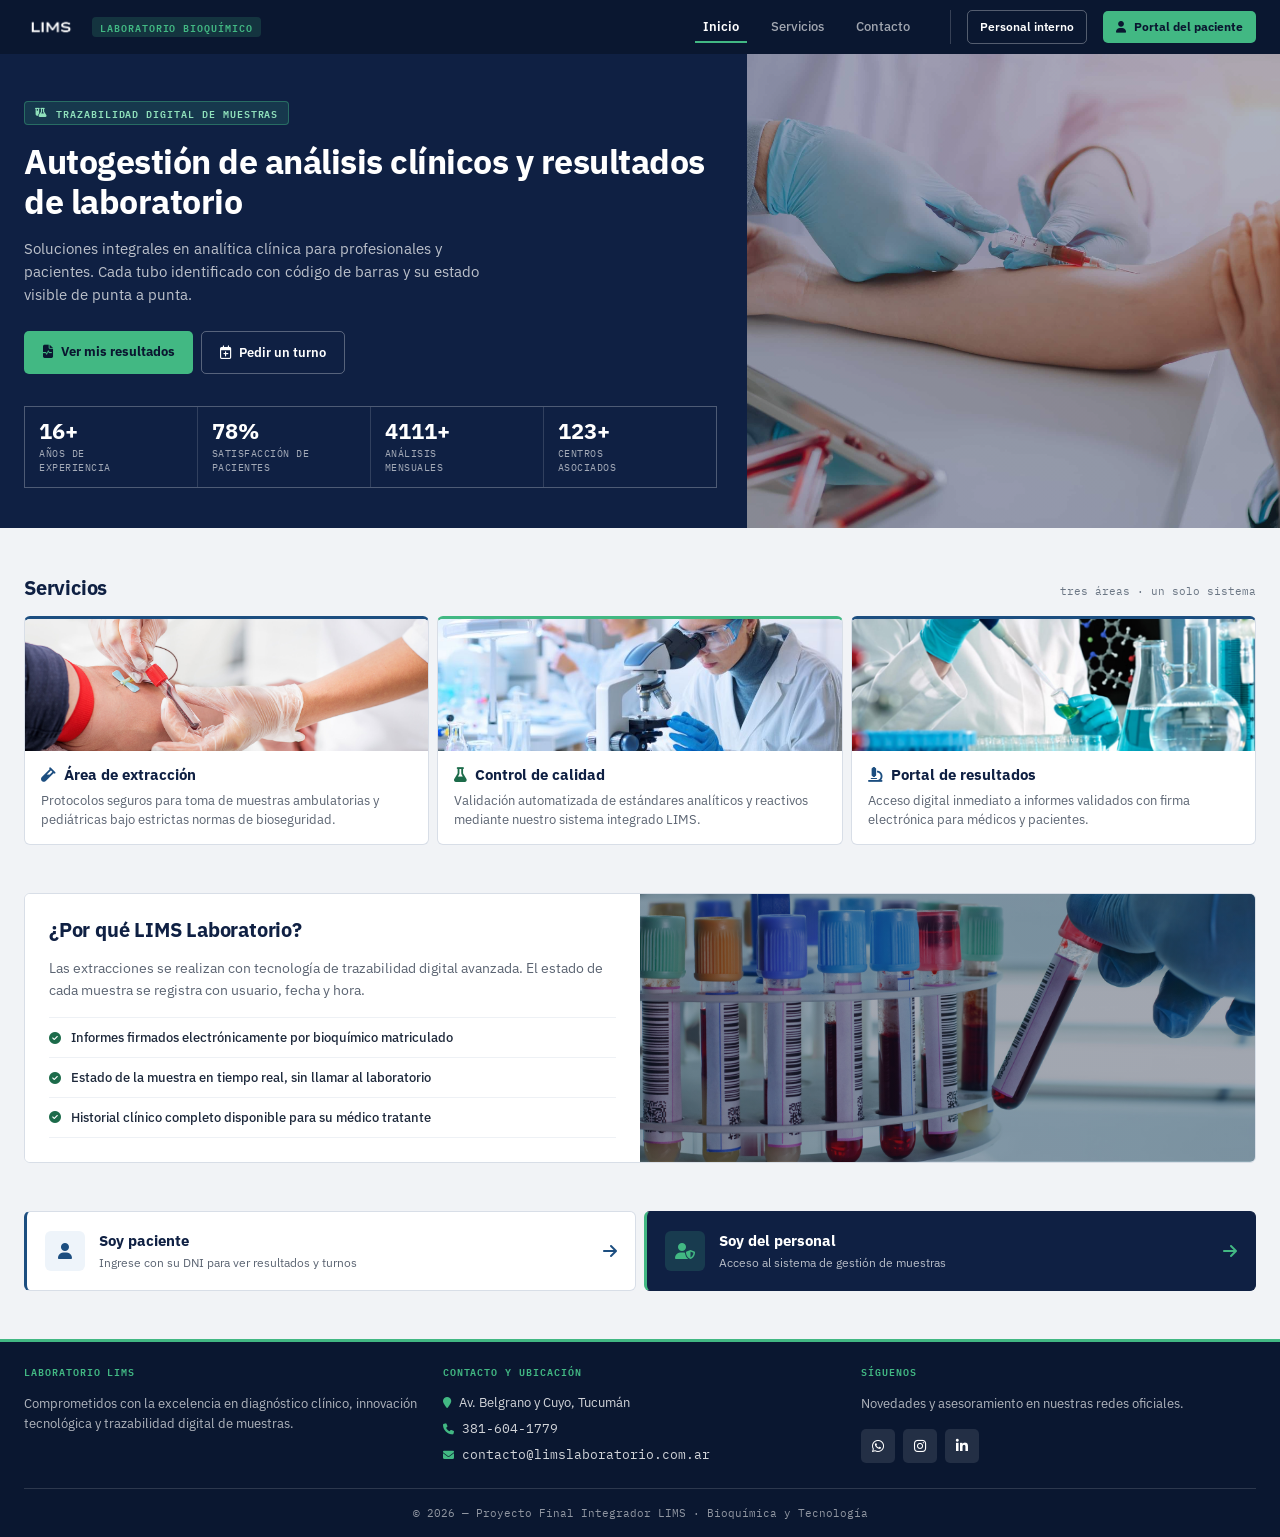
==== commit 80118229: "Renombra imágenes con nombres poco descriptivos img/asda.jpg -> img/trazabilidad-muestras.jpg (tubos" ====
--- a/index.html
+++ b/index.html
@@ -117,7 +117,7 @@
                     </div>
                     <div class="col">
                         <article class="card lims-card lims-card--blue h-100">
-                            <img src="./img/1085095.jpeg" class="lims-card-img" alt="Portal de resultados digitales de laboratorio">
+                            <img src="./img/portal-resultados.jpg" class="lims-card-img" alt="Portal de resultados digitales de laboratorio">
                             <div class="card-body">
                                 <h3 class="lims-card-title"><i class="fa-solid fa-microscope text-primary me-2"></i>Portal de resultados</h3>
                                 <p class="lims-card-text mb-0">Acceso digital inmediato a informes validados con firma electrónica para médicos y pacientes.</p>
--- a/css/styles.css
+++ b/css/styles.css
@@ -360,7 +360,7 @@
 /* ---------- Fondos de marca ---------- */
 
 .tech-bg {
-    background-image: linear-gradient(rgba(10, 23, 48, .38), rgba(10, 23, 48, .38)), url('../img/asda.jpg');
+    background-image: linear-gradient(rgba(10, 23, 48, .38), rgba(10, 23, 48, .38)), url('../img/trazabilidad-muestras.jpg');
     background-size: cover;
     background-position: center;
 }
@@ -375,7 +375,20 @@
 
 @media (max-width: 991.98px) {
     .lims-hero-copy { padding: 32px 20px 30px; }
-    .lims-hero-lead { max-width: none; }
+    .lims-hero-lead { max-width: none; font-size: 16px; }
+
+    /* Letra más grande en mobile/tablet: en pantallas chicas el tamaño
+       "denso" pensado para PC se lee difícil. Desktop queda como estaba. */
+    .lims-nav-link { font-size: 14.5px; }
+    .lims-body { font-size: 15px; }
+    .lims-card-text { font-size: 14px; }
+    .lims-rows li { font-size: 14px; }
+    .lims-access-title { font-size: 16px; }
+    .lims-access-sub { font-size: 13.5px; }
+    .lims-footer-text,
+    .lims-footer-item { font-size: 14px; }
+    .form-label { font-size: 13px; }
+    .form-control, .form-select { font-size: 1rem; }
 }
 
 /* ----- Estilos que ya no se usan ya que pasamos a bootstrap 5.3 y sus utilidades, pero los dejamos por pedido de la profe para el TP-----
@@ -592,7 +605,7 @@
 
 .banner-tecnologia {
     position: relative;
-    background-image: linear-gradient(rgba(0, 0, 0, 0.3), rgba(0, 0, 0, 0.3)), url('../img/asda.jpg');
+    background-image: linear-gradient(rgba(0, 0, 0, 0.3), rgba(0, 0, 0, 0.3)), url('../img/trazabilidad-muestras.jpg');
     background-size: cover;
     background-position: center;
     color: var(--white);
@@ -930,7 +943,7 @@
 }
 
 .tech-bg {
-    background-image: linear-gradient(rgba(0, 0, 0, 0.3), rgba(0, 0, 0, 0.3)), url('../img/asda.jpg');
+    background-image: linear-gradient(rgba(0, 0, 0, 0.3), rgba(0, 0, 0, 0.3)), url('../img/trazabilidad-muestras.jpg');
     background-size: cover;
     background-position: center;
 }
